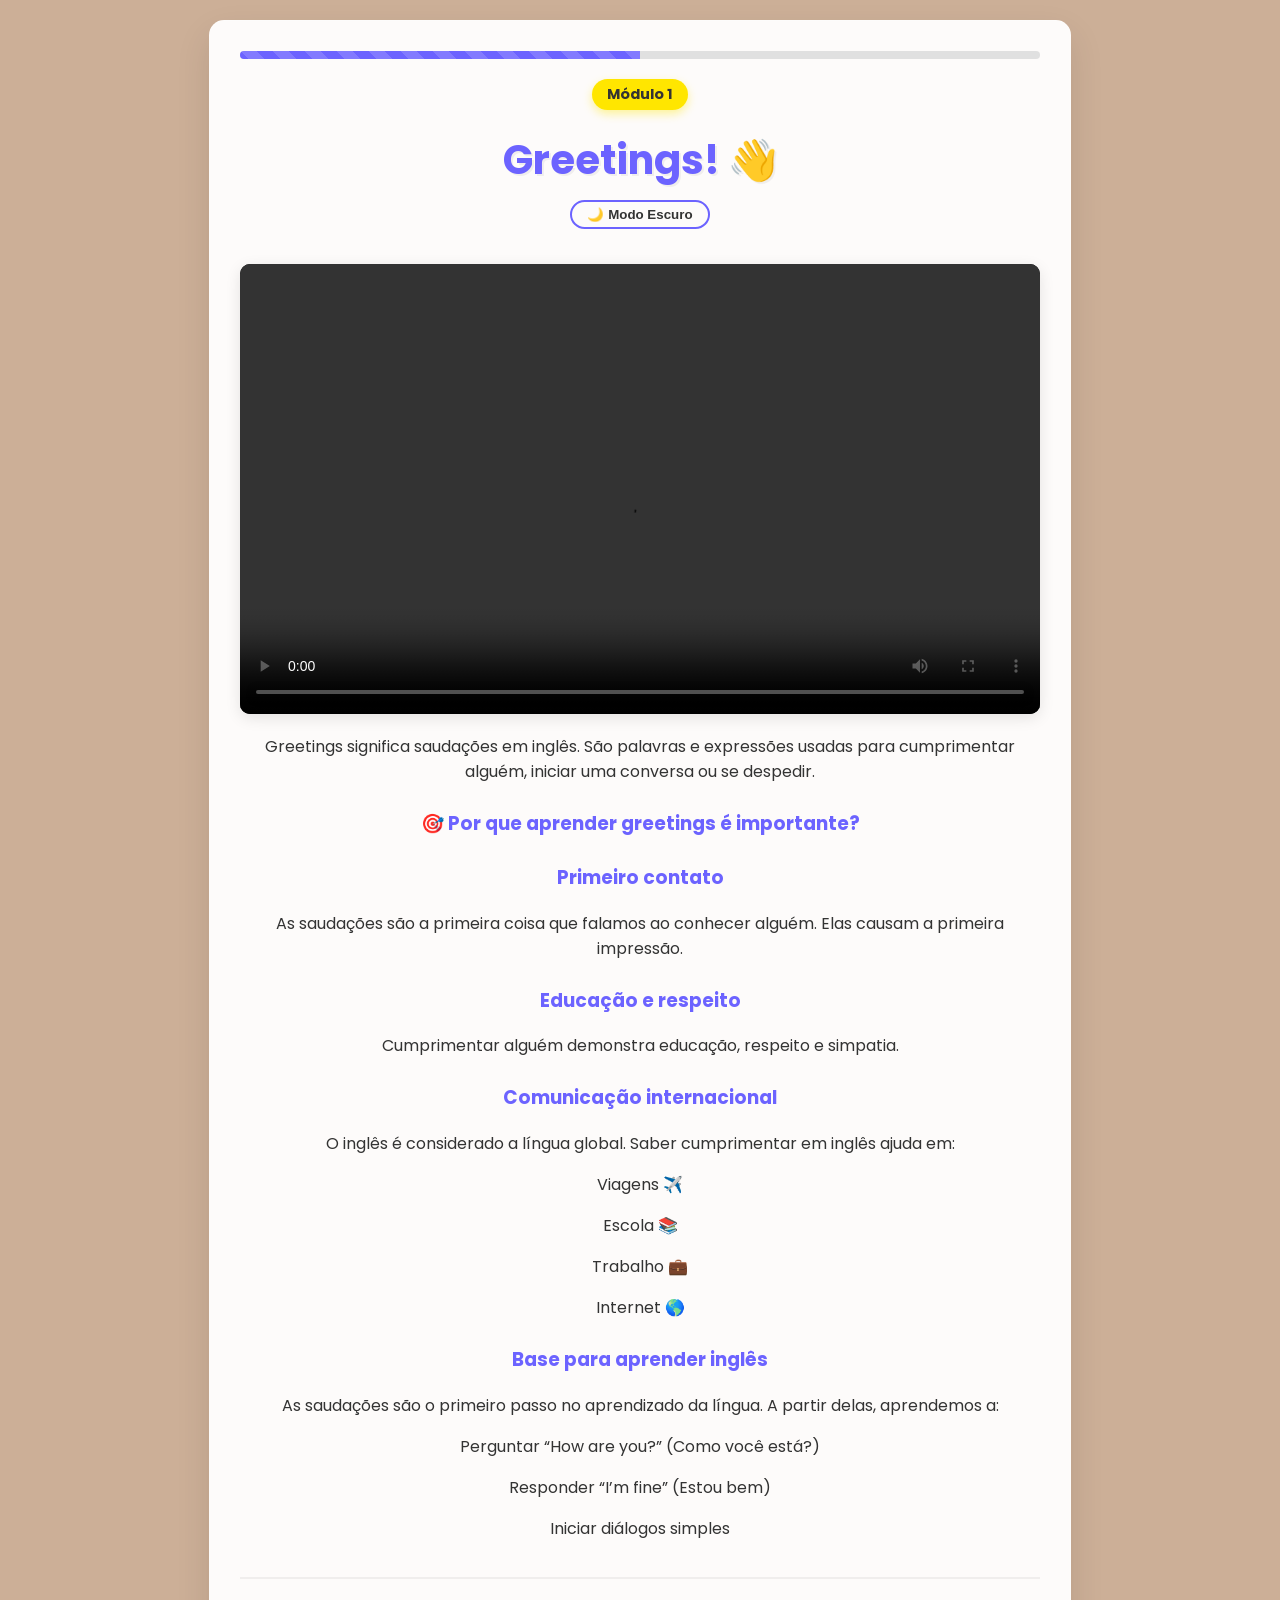
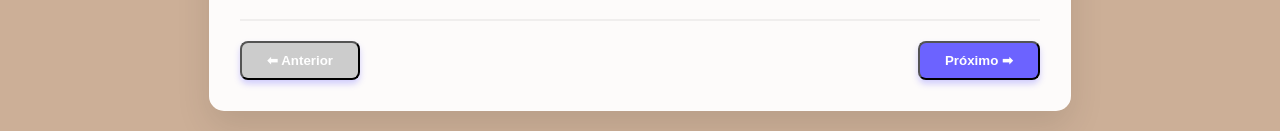
==== index.html @ f4ddb307 "Add files via upload" ====
<!DOCTYPE html>
<html lang="pt-BR">
<head>
    <meta charset="UTF-8">
    <meta name="viewport" content="width=device-width, initial-scale=1.0">
    <link rel="stylesheet" href="style.css">

    <title>Módulo 1: Greetings - Aprenda Inglês</title>
</head>
<body>

    <div class="container">
        <div class="progress-container">
            <div class="progress-bar" id="progress-bar"></div>
        </div>
        <header>
            <div class="module-tag">Módulo 1</div>

            <!-- Passo 1: Greetings -->
            <div id="step-1" class="step">
                <h1>Greetings! 👋</h1>
                <button id="theme-toggle">🌙 Modo Escuro</button>

                <!-- Área do Vídeo -->
                <div class="video-container">
                    <video controls>
                        <source src="Imagens de Greetins/Design sem nome.mp4" type="video/mp4">
                        Seu navegador não suporta a reprodução de vídeos.
                    </video>
                </div>

                <p>Greetings significa saudações em inglês. São palavras e expressões usadas para cumprimentar alguém, iniciar uma conversa ou se despedir.</p>
                <h3>🎯 Por que aprender greetings é importante? </h3>

                <h3>Primeiro contato</h3>
                <p>As saudações são a primeira coisa que falamos ao conhecer alguém. Elas causam a primeira impressão.</p>

                <h3>Educação e respeito </h3>   
                <p> Cumprimentar alguém demonstra educação, respeito e simpatia.</p>

                <h3>Comunicação internacional</h3>
                <p>O inglês é considerado a língua global. Saber cumprimentar em inglês ajuda em:</p>
                <p>Viagens ✈️</p>
                <p>Escola 📚</p>
                <p>Trabalho 💼</p>
                <p>Internet 🌎</p>

                <h3>Base para aprender inglês</h3>
                <p>As saudações são o primeiro passo no aprendizado da língua. A partir delas, aprendemos a:</p>
                <p>Perguntar “How are you?” (Como você está?)</p>
                <p>Responder “I’m fine” (Estou bem)</p>
                <p>Iniciar diálogos simples</p>
            </div>

            <!-- Passo 2: Introductions (Novo Conteúdo) -->
            <div id="step-2" class="step hidden">
                <h1>Introdução 🤝</h1>
                <p>Ouça e pratique a pronúncia das saudações mais comuns:</p>

                <button id="toggle-vocab" class="action-btn">📖 Abrir Vocabulário</button>

                <div id="vocab-content" class="audio-grid hidden">
                    <div class="audio-item"><img src="Imagens de Greetins/HI.jpg" class="vocab-icon"><span>Hi!</span> <button class="play-btn" data-audio="Imagens de Greetins/Greetins audio/Hi.mp3">🔊</button></div>
                    <div class="audio-item"><img src="Imagens de Greetins/" class="vocab-icon"><span>Hello!</span> <button class="play-btn" data-audio="Imagens de Greetins/Greetins audio/Hello.mp3">🔊</button></div>
                    
                    <div class="audio-item"><img src="Imagens de Greetins/DIA.jpg" class="vocab-icon"><span>Good Morning</span> <button class="play-btn" data-audio="Imagens de Greetins/Greetins audio/Good Morning.mp3">🔊</button></div>
                    <div class="audio-item"><img src="Imagens de Greetins/TARDE.jpg" class="vocab-icon"><span>Good Afternoon</span> <button class="play-btn" data-audio="Imagens de Greetins/Greetins audio/Good Afternoon.mp3">🔊</button></div>
                    
                    <div class="audio-item"><img src="Imagens de Greetins/NOITE.jpg" class="vocab-icon"><span>Good Evening</span> <button class="play-btn" data-audio="Imagens de Greetins/Greetins audio/Good Evening.mp3">🔊</button></div>
                    <div class="audio-item"><img src="Imagens de Greetins/EAÍ.png" class="vocab-icon"><span>Hey there!</span> <button class="play-btn" data-audio="Imagens de Greetins/Greetins audio/Hey there.mp3">🔊</button></div>
                    
                    <div class="audio-item"><img src="Imagens de Greetins/OQUE É.jpg" class="vocab-icon"><span>What's up?</span> <button class="play-btn" data-audio="Imagens de Greetins/Greetins audio/What's up.mp3">🔊</button></div>
                    <div class="audio-item"><img src="Imagens de Greetins/ChatGPT Image 19 de fev. de 2026, 00_31_22.png" class="vocab-icon"><span>How's it going?</span> <button class="play-btn" data-audio="Imagens de Greetins/Greetins audio/How's it going.mp3">🔊</button></div>
                    
                    <div class="audio-item"><img src="Imagens de Greetins/ChatGPT Image 19 de fev. de 2026, 00_33_58.png" class="vocab-icon"><span>How are you?</span> <button class="play-btn" data-audio="Imagens de Greetins/Greetins audio/How are you.mp3">🔊</button></div>
                    <div class="audio-item"><img src="Imagens de Greetins/ChatGPT Image 19 de fev. de 2026, 00_40_09.png" class="vocab-icon"><span>I'm fine.</span> <button class="play-btn" data-audio="Imagens de Greetins/Greetins audio/I'm fine.mp3">🔊</button></div>
                    <div class="audio-item"><img src="" class="vocab-icon"><span>I am great.</span> <button class="play-btn" data-audio="Imagens de Greetins/Greetins audio/I am great.mp3">🔊</button></div>
                    <div class="audio-item"><img src="" class="vocab-icon"><span>I'm good.</span> <button class="play-btn" data-audio="Imagens de Greetins/Greetins audio/I'm good.mp3">🔊</button></div>


                    <div class="audio-item"><img src="Imagens de Greetins/BOM CONHECER VC.jpg" class="vocab-icon"><span>Nice to meet you</span> <button class="play-btn" data-audio="Imagens de Greetins/Greetins audio/Nice to meet you.mp3">🔊</button></div>
                    <div class="audio-item"><img src="https://placehold.co/80" class="vocab-icon"><span>Pleased to meet you</span> <button class="play-btn" data-audio="Imagens de Greetins/Greetins audio/Pleased to meet you.mp3">🔊</button></div>
                    
                    <div class="audio-item"><img src="https://placehold.co/80" class="vocab-icon"><span>Long time no see</span> <button class="play-btn" data-audio="Imagens de Greetins/Greetins audio/Long time no see.mp3">🔊</button></div>
                    <div class="audio-item"><img src="https://placehold.co/80" class="vocab-icon"><span>Please</span> <button class="play-btn" data-audio="Imagens de Greetins/Greetins audio/Plase.mp3">🔊</button></div>
                    
                    <div class="audio-item"><img src="https://placehold.co/80" class="vocab-icon"><span>How do you do?</span> <button class="play-btn" data-audio="Imagens de Greetins/Greetins audio/How do you do.mp3">🔊</button></div>
                    <div class="audio-item"><img src="https://placehold.co/80" class="vocab-icon"><span>Goodbye</span> <button class="play-btn" data-audio="Imagens de Greetins/Greetins audio/Goodbye.mp3">🔊</button></div>
                    
                    <div class="audio-item"><img src="https://placehold.co/80" class="vocab-icon"><span>Bye</span> <button class="play-btn" data-audio="Imagens de Greetins/Greetins audio/Bye.mp3">🔊</button></div>
                    <div class="audio-item"><img src="https://placehold.co/80" class="vocab-icon"><span>See you later</span> <button class="play-btn" data-audio="Imagens de Greetins/Greetins audio/See you later.mp3">🔊</button></div>
                    
                    <div class="audio-item"><img src="https://placehold.co/80" class="vocab-icon"><span>Take care</span> <button class="play-btn" data-audio="Imagens de Greetins/Greetins audio/Take Care.mp3">🔊</button></div>
                    <div class="audio-item"><img src="https://placehold.co/80" class="vocab-icon"><span>Have a nice day</span> <button class="play-btn" data-audio="Imagens de Greetins/Greetins audio/Have a Nice day.mp3">🔊</button></div>
                </div>

                <button id="lets-talk-btn" class="action-btn">🗣️ Let's talk</button>
                <button id="lets-listen-intro-btn" class="action-btn" style="margin-top: 10px; background-color: #9C27B0;">📺 Video Quiz</button>
            </div>

            <!-- Passo 3: Let's Talk (Conversação) -->
            <div id="step-talk" class="step hidden">
                <h1>Let's Talk! 🗣️</h1>
                <p>Pratique com o diálogo entre Mark e Elena:</p>

                <div class="chat-container">
                    <!-- Mark -->
                    <div class="chat-row mark-row">
                        <img src="TALK/MARK.jpg" alt="Mark" class="avatar" style="width: 50px; height: 50px; object-fit: cover;">
                        <div class="chat-bubble mark">
                            <p><strong>Mark:</strong> Hi Elena!?</p>
                            <button class="play-mini-btn" data-audio="TALK/Hi Elena Greetings 1.mp3">🔊</button>
                        </div>
                    </div>

                    <!-- Elena -->
                    <div class="chat-row elena-row">
                        <div class="chat-bubble elena">
                            <p><strong>Elena:</strong> Hello Mark!</p>
                            <button class="play-mini-btn" data-audio="TALK/HELLO MARK Greetins 1.mp3">🔊</button>
                        </div>
                        <img src="TALK/ELENA.png" alt="Elena" class="avatar">
                    </div>

                    <!-- Mark -->
                    <div class="chat-row mark-row">
                        <img src="TALK/MARK.jpg" alt="Mark" class="avatar" style="width: 50px; height: 50px; object-fit: cover;">
                        <div class="chat-bubble mark">
                            <p><strong>Mark:</strong> Good Evening Elena.</p>
                            <button class="play-mini-btn" data-audio="TALK/good evening (mark).mp3">🔊</button>
                        </div>
                    </div>

                    <!-- Elena -->
                    <div class="chat-row elena-row">
                        <div class="chat-bubble elena">
                            <p><strong>Elena:</strong> Good Evening</p>
                            <button class="play-mini-btn" data-audio="TALK/Good EVening (elena).mp3">🔊</button>
                        </div>
                        <img src="TALK/ELENA.png" alt="Elena" class="avatar">
                    </div>
                     <!-- Mark -->
                     <div class="chat-row mark-row">
                        <img src="TALK/MARK.jpg" alt="Mark" class="avatar" style="width: 50px; height: 50px; object-fit: cover;">
                        <div class="chat-bubble mark">
                            <p><strong>Mark:</strong> How are you?</p>
                            <button class="play-mini-btn" data-audio="TALK/How are you.mp3">🔊</button>
                        </div>
                    </div>

                    <!-- Elena -->
                    <div class="chat-row elena-row">
                        <div class="chat-bubble elena">
                            <p><strong>Elena:</strong> I'm good. And you?</p>
                            <button class="play-mini-btn" data-audio="TALK/i'm good Greetins 2.mp3">🔊</button>
                        </div>
                        <img src="TALK/ELENA.png" alt="Elena" class="avatar">
                    </div>

                     <!-- Mark -->
                     <div class="chat-row mark-row">
                        <img src="TALK/MARK.jpg" alt="Mark" class="avatar" style="width: 50px; height: 50px; object-fit: cover;">
                        <div class="chat-bubble mark">
                            <p><strong>Mark:</strong> I'm fine. Thanks!</p>
                            <button class="play-mini-btn" data-audio="TALK/i'm fine. thanks ELENA GREETINS 2.mp3">🔊</button>
                        </div>
                    </div>

                    <!-- Mark -->
                     <div class="chat-row mark-row">
                        <img src="TALK/MARK.jpg" alt="Mark" class="avatar" style="width: 50px; height: 50px; object-fit: cover;">
                        <div class="chat-bubble mark">
                            <p><strong>Mark:</strong> It's a pleasure to see you again.</p>
                            <button class="play-mini-btn" data-audio="TALK/It's a pleasure to see you again (MARK).mp3">🔊</button>
                        </div>
                    </div>

                         <!-- Elena -->
                    <div class="chat-row elena-row">
                        <div class="chat-bubble elena">
                            <p><strong>Elena:</strong> It's nice to see you too!</p>
                            <button class="play-mini-btn" data-audio="TALK/IT´S NICE TOO SEE YOU TOO.mp3">🔊</button>
                        </div>
                        <img src="TALK/ELENA.png" alt="Elena" class="avatar">
                    </div>
                    <!-- Mark -->
                     <div class="chat-row mark-row">
                        <img src="TALK/MARK.jpg" alt="Mark" class="avatar" style="width: 50px; height: 50px; object-fit: cover;">
                        <div class="chat-bubble mark">
                            <p><strong>Mark:</strong> Where have you been?</p>
                            <button class="play-mini-btn" data-audio="TALK/So where have you been.mp3">🔊</button>
                        </div>
                    </div>

                          <!-- Elena -->
                    <div class="chat-row elena-row">
                        <div class="chat-bubble elena">
                            <p><strong>Elena:</strong> I was travelling abroad</p>
                            <button class="play-mini-btn" data-audio="TALK/I was travelling to abroad (ELENA).mp3">🔊</button>
                        </div>
                        <img src="TALK/ELENA.png" alt="Elena" class="avatar">
                    </div>

                     <!-- Mark -->
                     <div class="chat-row mark-row">
                        <img src="TALK/MARK.jpg" alt="Mark" class="avatar" style="width: 50px; height: 50px; object-fit: cover;">
                        <div class="chat-bubble mark">
                            <p><strong>Mark:</strong> It's amazing.</p>
                            <button class="play-mini-btn" data-audio="TALK/it's amazing to hear it.mp3">🔊</button>
                        </div>
                    </div>

                           <!-- Elena -->
                    <div class="chat-row elena-row">
                        <div class="chat-bubble elena">
                            <p><strong>Elena:</strong> I'm so sorry Mark, but i need to go now</p>
                            <button class="play-mini-btn" data-audio="TALK/i'm so sorry mark (ELENA).mp3">🔊</button>
                        </div>
                        <img src="TALK/ELENA.png" alt="Elena" class="avatar">
                    </div>

                     <!-- Mark -->
                     <div class="chat-row mark-row">
                        <img src="TALK/MARK.jpg" alt="Mark" class="avatar" style="width: 50px; height: 50px; object-fit: cover;">
                        <div class="chat-bubble mark">
                            <p><strong>Mark:</strong> It's okay</p>
                            <button class="play-mini-btn" data-audio="TALK/it's okay (MARK).mp3">🔊</button>
                        </div>
                    </div>

                    
                           <!-- Elena -->
                    <div class="chat-row elena-row">
                        <div class="chat-bubble elena">
                            <p><strong>Elena:</strong> I see you later</p>
                            <button class="play-mini-btn" data-audio="TALK/bye bye (ELENA).mp3">🔊</button>
                        </div>
                        <img src="TALK/ELENA.png" alt="Elena" class="avatar">
                    </div>
                    <!-- Mark -->
                     <div class="chat-row mark-row">
                        <img src="TALK/MARK.jpg" alt="Mark" class="avatar" style="width: 50px; height: 50px; object-fit: cover;">
                        <div class="chat-bubble mark">
                            <p><strong>Mark:</strong> Goodbye Elena</p>
                            <button class="play-mini-btn" data-audio="TALK/goodbye (mark).mp3">🔊</button>
                        </div>
                    </div>
                </div>

                <button id="lets-listen-btn" class="action-btn">📺 Video Quiz</button>
            </div>

            <!-- Passo 4: Listening and Choose (Vídeo Quiz) -->
            <div id="step-listening" class="step hidden">
                <h1>Listening & Choose 🎧</h1>
                <p>Assista ao vídeo e responda às perguntas abaixo:</p>

                <div class="video-container">
                    <!-- Controls removido para impedir avanço manual. pointer-events: none impede clique direito/pausa -->
                    <video id="video-quiz-player" style="pointer-events: none;" playsinline webkit-playsinline>
                        <source id="video-quiz-source" src="" type="video/mp4">
                        Seu navegador não suporta a reprodução de vídeos.
                    </video>
                    <!-- Botão de Play Personalizado (Overlay) -->
                    <div id="video-start-overlay" class="video-overlay">
                        <button class="big-play-btn">▶</button>
                    </div>
                </div>

                <div class="quiz-card">
                    <div style="display: flex; justify-content: space-between; align-items: center; margin-bottom: 10px;">
                        <div id="video-quiz-score" class="quiz-score" style="margin-bottom: 0;">Acertos: 0/0</div>
                        <button id="skip-to-part2-btn" style="background: none; border: none; color: #6C63FF; cursor: pointer; text-decoration: underline; font-size: 0.85em; padding: 0;">Pular para Interpretação ⏩</button>
                    </div>
                    <h3 id="video-quiz-question">Carregando pergunta...</h3>
                    <div id="video-quiz-options" class="quiz-options-grid">
                        <!-- Opções serão inseridas via JavaScript -->
                    </div>
                    <p id="video-quiz-feedback" class="quiz-feedback"></p>
                    <button id="video-quiz-next-btn" class="action-btn hidden" style="margin-top: 15px;">Próxima Pergunta ➡</button>
                </div>
            </div>

        </header>
        <div class="navigation">
            <button id="prev-btn" class="nav-btn disabled">⬅ Anterior</button>
            <button id="next-btn" class="nav-btn">Próximo ➡</button>
        </div>
    </div>

    <script src="script.js"></script>

</body>
</html>
---- style.css ----
@import url('https://fonts.googleapis.com/css2?family=Poppins:wght@300;400;600;700&display=swap');

:root {
    --primary-color: #6C63FF; /* Cor moderna e jovem */
    --secondary-color: #FF6584;
    --bg-gradient-1: #e0c3fc;
    --bg-gradient-2: #8ec5fc;
    --text-color: #333;
    --card-bg: rgba(255, 255, 255, 0.95);
    --shadow-color: rgba(0, 0, 0, 0.1);
}

body {
    font-family: 'Poppins', sans-serif;
    background: #ccaf97; /* Fundo bege para o modo claro */
    color: var(--text-color);
    margin: 0;
    padding: 20px;
    display: flex;
    justify-content: center;
    min-height: 100vh;
    align-items: center;
}

@keyframes gradientBG {
    0% { background-position: 0% 50%; }
    50% { background-position: 100% 50%; }
    100% { background-position: 0% 50%; }
}

/* Animação de Entrada Suave (Fade In Up) */
@keyframes fadeInUp {
    from {
        opacity: 0;
        transform: translateY(20px);
    }
    to {
        opacity: 1;
        transform: translateY(0);
    }
}

/* Animação de "Pop" para os cards */
@keyframes popIn {
    0% { opacity: 0; transform: scale(0.5); }
    80% { transform: scale(1.05); }
    100% { opacity: 1; transform: scale(1); }
}

.container {
    max-width: 800px;
    width: 100%;
    background: var(--card-bg);
    backdrop-filter: blur(10px);
    -webkit-backdrop-filter: blur(10px);
    border-radius: 15px;
    padding: 30px;
    box-shadow: 0 15px 35px var(--shadow-color);
    border: 1px solid rgba(255, 255, 255, 0.2);
    transition: background 0.3s, color 0.3s;
}

header {
    text-align: center;
    border-bottom: 2px solid rgba(0,0,0,0.05);
    padding-bottom: 20px;
    margin-bottom: 20px;
}

h1 {
    color: var(--primary-color);
    margin: 10px 0;
    font-size: 2.5em;
    text-shadow: 2px 2px 0px rgba(0,0,0,0.05);
}

h3 {
    color: var(--primary-color);
    margin-top: 25px;
}

.module-tag {
    background-color: #FFE600;
    color: #333;
    padding: 5px 15px;
    border-radius: 20px;
    font-weight: 700;
    font-size: 0.9em;
    display: inline-block;
    margin-bottom: 10px;
    box-shadow: 0 4px 10px rgba(255, 230, 0, 0.4);
}

.content-section {
    margin-bottom: 30px;
    animation: fadeInUp 0.6s ease-out;
}

.greeting-card {
    display: flex;
    align-items: center;
    background: var(--bg-color);
    padding: 15px;
    border-radius: 10px;
    margin-bottom: 15px;
}

.greeting-card img {
    width: 60px;
    height: 60px;
    border-radius: 50%;
    margin-right: 15px;
    background-color: #ddd; /* Placeholder para imagem */
    object-fit: cover;
}

/* Navegação */
.navigation {
    display: flex;
    justify-content: space-between;
    margin-top: 40px;
    border-top: 2px solid rgba(0,0,0,0.05);
    padding-top: 20px;
}

.nav-btn {
    padding: 10px 25px;
    background-color: var(--primary-color);
    color: white;
    text-decoration: none;
    border-radius: 8px;
    font-weight: bold;
    transition: opacity 0.3s;
    transition: all 0.3s ease;
    box-shadow: 0 4px 6px rgba(108, 99, 255, 0.3);
}

.nav-btn:active {
    transform: scale(0.95); /* Efeito de clique */
}

.nav-btn:hover {
    transform: translateY(-3px);
    box-shadow: 0 7px 14px rgba(108, 99, 255, 0.4);
    filter: brightness(1.1);
}

.nav-btn.disabled {
    background-color: #ccc;
    cursor: not-allowed;
    pointer-events: none;
}

/* Classes necessárias para o JavaScript funcionar */
.hidden {
    display: none !important;
}

body.white-bg:not(.dark-mode) {
    background: #f5f5dc; /* Fundo bege */
}

body.dark-mode {
    --text-color: #F9FAFB;
    --card-bg: rgba(31, 41, 55, 0.95);
    --shadow-color: rgba(0, 0, 0, 0.5);
    background: linear-gradient(-45deg, #1a1a2e, #16213e, #0f3460, #533483);
    background-size: 400% 400%;
    animation: gradientBG 15s ease infinite;
}

/* Estilo do botão de tema */
#theme-toggle {
    background: transparent;
    border: 2px solid var(--primary-color);
    color: var(--text-color);
    padding: 5px 15px;
    border-radius: 20px;
    cursor: pointer;
    font-weight: 600;
    margin-bottom: 15px;
    transition: all 0.3s ease;
}

#theme-toggle:hover {
    background: var(--primary-color);
    color: white;
}

/* Estilo do Vídeo */
.video-container {
    width: 100%;
    aspect-ratio: 16 / 9;
    margin: 20px 0;
    border-radius: 10px;
    overflow: hidden;
    box-shadow: 0 4px 15px rgba(0,0,0,0.1);
    background-color: #000; /* Fundo preto enquanto carrega */
    position: relative; /* Necessário para o botão de play ficar em cima */
}

.video-container iframe, .video-container video {
    width: 100%;
    height: 100%;
    border: none;
}

/* Overlay do Botão de Play */
.video-overlay {
    position: absolute;
    top: 0;
    left: 0;
    width: 100%;
    height: 100%;
    background: rgba(0, 0, 0, 0.4); /* Fundo escuro transparente */
    display: flex;
    justify-content: center;
    align-items: center;
    cursor: pointer;
    z-index: 10;
    transition: opacity 0.3s ease;
}

.big-play-btn {
    background: rgba(255, 255, 255, 0.9);
    border: none;
    width: 80px;
    height: 80px;
    border-radius: 50%;
    font-size: 40px;
    color: var(--primary-color);
    padding-left: 8px; /* Ajuste óptico para centralizar o triângulo */
    cursor: pointer;
    box-shadow: 0 0 20px rgba(255, 255, 255, 0.5);
    transition: transform 0.2s;
}

.big-play-btn:hover {
    transform: scale(1.1);
    background: #fff;
}

/* --- NOVOS ESTILOS (Vocabulário e Progresso) --- */

/* Barra de Progresso */
.progress-container {
    width: 100%;
    background-color: #e0e0e0;
    height: 8px;
    border-radius: 4px;
    margin-bottom: 20px;
    overflow: hidden;
}

.progress-bar {
    height: 100%;
    background-color: var(--primary-color);
    background-image: linear-gradient(
        45deg, 
        rgba(255, 255, 255, 0.15) 25%, 
        transparent 25%, 
        transparent 50%, 
        rgba(255, 255, 255, 0.15) 50%, 
        rgba(255, 255, 255, 0.15) 75%, 
        transparent 75%, 
        transparent
    );
    background-size: 2rem 2rem;
    width: 50%; /* Começa na metade */
    transition: width 0.3s ease;
    animation: shimmer 1s linear infinite;
}

@keyframes shimmer {
    0% { background-position: 0 0; }
    100% { background-position: 2rem 2rem; }
}

/* Botão de Abrir Vocabulário */
.action-btn {
    background-color: var(--primary-color);
    color: white;
    border: none;
    padding: 10px 20px;
    border-radius: 8px;
    cursor: pointer;
    font-weight: bold;
    width: 100%;
    margin-bottom: 15px;
    transition: transform 0.2s;
}

.action-btn:hover {
    transform: scale(1.02);
    background-color: #5a52d5;
}

.action-btn:active {
    transform: scale(0.98);
}

/* Grid de Áudio */
.audio-grid {
    display: grid;
    grid-template-columns: repeat(auto-fill, minmax(150px, 1fr));
    gap: 20px;
    margin-top: 20px;
}

.audio-item {
    background-color: #fff;
    border: 2px solid transparent;
    padding: 20px;
    border-radius: 15px;
    display: flex;
    flex-direction: column;
    justify-content: center;
    align-items: center;
    text-align: center;
    gap: 12px;
    font-weight: 600;
    color: #444;
    box-shadow: 0 4px 10px rgba(0,0,0,0.05);
    transition: all 0.3s ease;
    position: relative;
    overflow: hidden;
    animation: popIn 0.5s cubic-bezier(0.175, 0.885, 0.32, 1.275) backwards;
}

/* Item selecionado (Borda Verde) */
.audio-item.selected-card {
    border-color: #2ecc71;
    box-shadow: 0 0 15px rgba(46, 204, 113, 0.4);
}

.audio-item:hover {
    transform: translateY(-5px);
    box-shadow: 0 10px 20px rgba(108, 99, 255, 0.15);
}

.play-btn {
    background: var(--primary-color);
    color: white;
    width: 40px;
    height: 40px;
    border-radius: 50%;
    display: flex;
    align-items: center;
    justify-content: center;
    border: none;
    cursor: pointer;
    font-size: 1em;
    box-shadow: 0 4px 6px rgba(108, 99, 255, 0.3);
    transition: transform 0.2s;
}

.play-btn:hover {
    transform: scale(1.1);
    background-color: #5a52d5;
}

.play-btn:active {
    transform: scale(0.9);
}

.vocab-icon {
    width: 90px;
    height: 90px;
    object-fit: cover;
    border-radius: 50%; /* Imagem redonda fica mais moderna */
    background-color: #f0f0f0;
    border: 3px solid white;
    box-shadow: 0 4px 8px rgba(0,0,0,0.1);
}

/* Ajuste Dark Mode para os novos itens */
body.dark-mode .audio-item {
    background-color: #2d3748;
    color: #e2e8f0;
    box-shadow: 0 4px 10px rgba(0,0,0,0.3);
}

body.dark-mode .audio-item:hover {
    background-color: #374151;
    box-shadow: 0 10px 20px rgba(0,0,0,0.4);
}

body.dark-mode .vocab-icon {
    border-color: #4a5568;
    background-color: #1a202c;
}

/* Remove o fundo do container quando estiver no Passo 2 */
.container.transparent {
    background: transparent;
    box-shadow: none;
    border: none;
    backdrop-filter: none;
}

/* Botão Let's Talk */
#lets-talk-btn {
    background-color: var(--secondary-color);
    margin-top: 30px;
    transition: transform 0.2s, box-shadow 0.2s;
    animation: pulse 2s infinite;
}

#lets-talk-btn:hover {
    box-shadow: 0 5px 15px rgba(255, 101, 132, 0.4);
    animation: none; /* Para a animação ao passar o mouse */
    transform: scale(1.05);
}

@keyframes pulse {
    0% { transform: scale(1); }
    50% { transform: scale(1.03); box-shadow: 0 0 15px rgba(255, 101, 132, 0.6); }
    100% { transform: scale(1); }
}

/* --- Estilos do Chat (Let's Talk) --- */
.chat-container {
    display: flex;
    flex-direction: column;
    gap: 20px;
    margin-top: 20px;
    padding: 10px;
}

.chat-row {
    display: flex;
    align-items: flex-end;
    gap: 10px;
}

.mark-row {
    justify-content: flex-start;
}

.elena-row {
    justify-content: flex-end;
}

.avatar {
    width: 50px;
    height: 50px;
    border-radius: 50%;
    border: 2px solid white;
    box-shadow: 0 2px 5px rgba(0,0,0,0.1);
    object-fit: cover;
}

.chat-bubble {
    max-width: 75%;
    padding: 15px;
    border-radius: 15px;
    position: relative;
    box-shadow: 0 2px 5px rgba(0,0,0,0.05);
    display: flex;
    align-items: center;
    gap: 10px;
    animation: popIn 0.5s ease backwards;
    cursor: pointer;
    transition: transform 0.2s;
}

.chat-bubble p {
    margin: 0;
    font-size: 0.95em;
    text-align: left;
    line-height: 1.4;
}

.chat-bubble:hover {
    transform: scale(1.02);
}

.mark {
    background-color: #1E3A8A; /* Azul escuro */
    color: #fff;
    border-bottom-left-radius: 0.5px;
}

.mark-row .avatar {
    border-color: #1E3A8A;
}

.elena {
    background-color: #CA8A04; /* Amarelo escuro */
    color: #fff;
    border-bottom-right-radius: 2px;
}

.play-mini-btn {
    background: white;
    border: none;
    border-radius: 50%;
    width: 32px;
    height: 32px;
    display: flex;
    align-items: center;
    justify-content: center;
    cursor: pointer;
    font-size: 0.9em;
    flex-shrink: 0;
    transition: transform 0.2s;
    color: var(--primary-color);
    box-shadow: 0 2px 4px rgba(0,0,0,0.1);
}

.play-mini-btn:hover {
    transform: scale(1.1);
}

/* Botão de Voltar (Seta) */
.back-arrow {
    background: transparent;
    border: none;
    color: var(--primary-color);
    font-size: 1rem;
    font-weight: 600;
    cursor: pointer;
    display: flex;
    align-items: center;
    gap: 8px;
    margin-bottom: 10px;
    padding: 0;
    transition: transform 0.2s;
}

.back-arrow:hover {
    transform: translateX(-5px);
}

/* Barra de Progresso do Áudio */
.audio-progress-bar {
    position: absolute;
    bottom: 0;
    left: 0;
    height: 5px;
    background-color: var(--secondary-color);
    width: 0%;
    transition: width 0.1s linear;
    border-radius: 0 0 15px 15px; /* Arredonda apenas em baixo para combinar com o card */
}

/* Efeito Karaokê (Destaque de Texto) */
.text-highlight {
    color: var(--primary-color) !important;
    transition: color 0.3s ease;
    text-shadow: 0 0 1px currentColor; /* Leve negrito visual */
}

/* Ajuste para os balões de fala (fundo escuro) para garantir contraste */
.chat-bubble .text-highlight {
    color: #FFD700 !important; /* Amarelo Ouro */
    text-shadow: 0 0 5px rgba(255, 215, 0, 0.5);
}

/* --- Estilos do Let's Read --- */
.reading-card {
    background: #fff;
    padding: 30px;
    border-radius: 15px;
    box-shadow: 0 4px 15px rgba(0,0,0,0.05);
    line-height: 1.8;
    text-align: left;
    margin-top: 20px;
    position: relative;
    border-left: 5px solid var(--primary-color);
}

.reading-card h3 {
    margin-top: 0;
    color: var(--primary-color);
}

.reading-controls {
    margin-top: 20px;
    display: flex;
    justify-content: flex-end;
}

/* --- Listening and Choose Section --- */
.listening-section {
    margin-top: 40px;
    border-top: 2px dashed rgba(0,0,0,0.1);
    padding-top: 20px;
    text-align: center;
}

.quiz-card {
    background: #fff;
    padding: 25px;
    border-radius: 15px;
    box-shadow: 0 4px 15px rgba(0,0,0,0.05);
    max-width: 500px;
    margin: 20px auto;
    display: flex;
    flex-direction: column;
    gap: 20px;
    position: relative;
}

.quiz-audio-container {
    display: flex;
    justify-content: center;
    margin-bottom: 10px;
}

.large-play {
    width: 70px;
    height: 70px;
    font-size: 1.5em;
}

.quiz-options {
    display: grid;
    grid-template-columns: 1fr;
    gap: 10px;
}

.quiz-option {
    padding: 15px;
    border: 2px solid #e0e0e0;
    background: white;
    border-radius: 10px;
    cursor: pointer;
    font-size: 1em;
    font-weight: 600;
    color: var(--text-color);
    transition: all 0.2s;
}

.quiz-option:hover:not(:disabled) {
    border-color: var(--primary-color);
    background: #f8f9fa;
    transform: translateY(-2px);
}

.quiz-option.correct {
    background-color: #d1fae5;
    border-color: #10b981;
    color: #065f46;
}

.quiz-option.incorrect {
    background-color: #fee2e2;
    border-color: #ef4444;
    color: #991b1b;
}

.quiz-feedback {
    font-weight: bold;
    min-height: 24px;
    margin: 0;
}

/* Dark Mode para o Quiz */
body.dark-mode .quiz-card {
    background-color: #2d3748;
}

body.dark-mode .quiz-option {
    background-color: #1a202c;
    border-color: #4a5568;
    color: #e2e8f0;
}

body.dark-mode .quiz-option:hover:not(:disabled) {
    background-color: #2d3748;
}

/* Grid para 4 opções de resposta */
.quiz-options-grid {
    display: grid;
    grid-template-columns: 1fr 1fr;
    gap: 15px;
}

.quiz-score {
    text-align: right;
    font-weight: bold;
    color: var(--primary-color);
    margin-bottom: 10px;
    font-size: 1.1em;
}

/* --- Responsividade para Dispositivos Móveis (Celular/Tablet) --- */
@media (max-width: 768px) {
    body {
        padding: 10px;
    }

    .container {
        padding: 15px;
    }

    h1 {
        font-size: 1.8em;
    }

    /* Transforma as opções do quiz em uma coluna única para melhor toque */
    .quiz-options-grid {
        grid-template-columns: 1fr;
    }

    /* Ajusta o grid de áudio para não quebrar o layout */
    .audio-grid {
        grid-template-columns: repeat(auto-fill, minmax(120px, 1fr));
        gap: 10px;
    }

    /* Botões maiores para facilitar o toque */
    .nav-btn {
        padding: 12px 20px;
        font-size: 0.95em;
    }
}
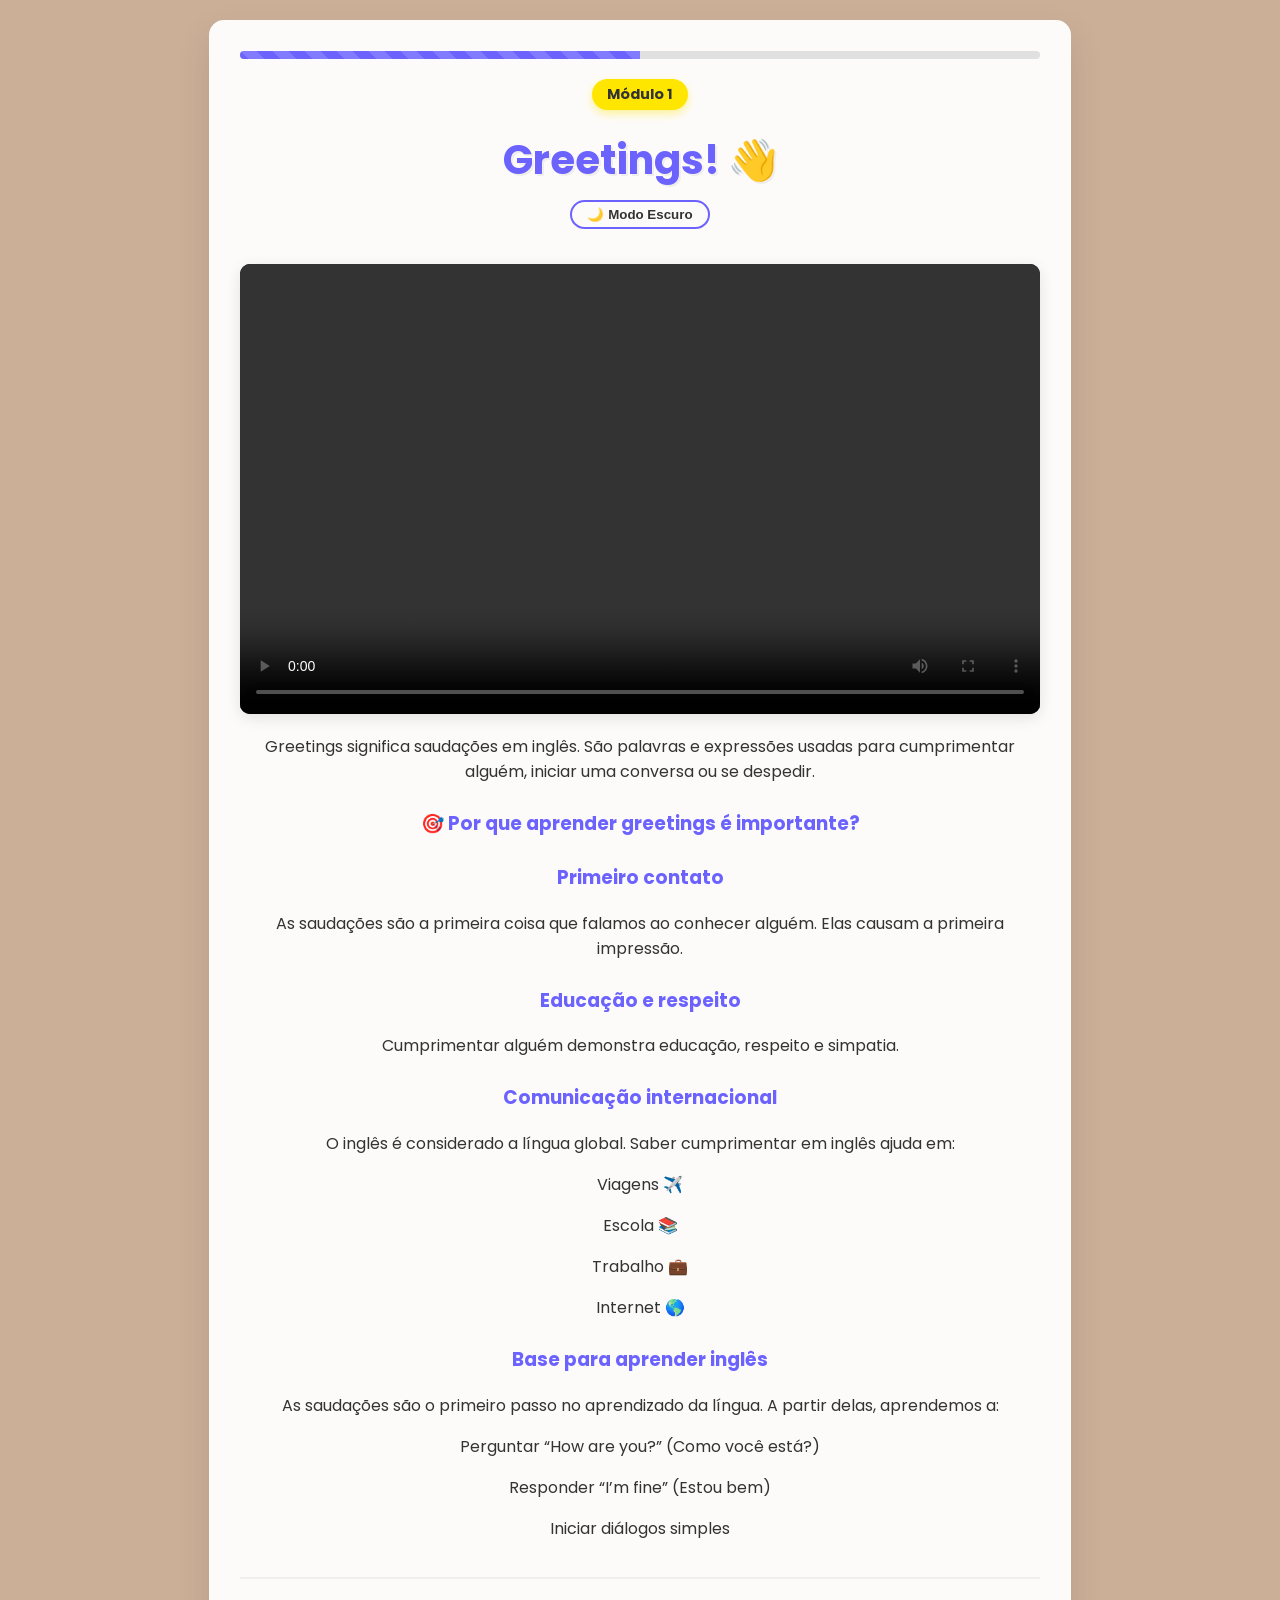
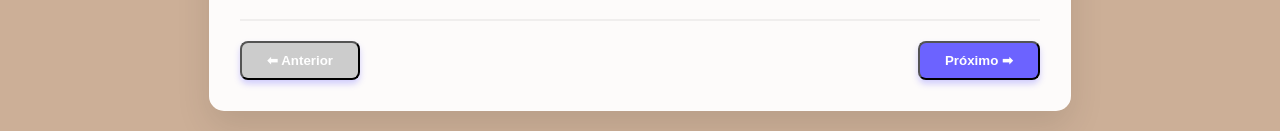
==== commit 0735f446: "Listening" ====
--- a/index.html
+++ b/index.html
@@ -92,16 +92,28 @@
                     
                     <div class="audio-item"><img src="https://placehold.co/80" class="vocab-icon"><span>Take care</span> <button class="play-btn" data-audio="Imagens de Greetins/Greetins audio/Take Care.mp3">🔊</button></div>
                     <div class="audio-item"><img src="https://placehold.co/80" class="vocab-icon"><span>Have a nice day</span> <button class="play-btn" data-audio="Imagens de Greetins/Greetins audio/Have a Nice day.mp3">🔊</button></div>
-                </div>
-
-                <button id="lets-talk-btn" class="action-btn">🗣️ Let's talk</button>
-                <button id="lets-listen-intro-btn" class="action-btn" style="margin-top: 10px; background-color: #9C27B0;">📺 Video Quiz</button>
+                    
+                    <!-- Botão Continuar dentro do Vocabulário -->
+                    <div style="width: 100%; grid-column: 1 / -1; text-align: center; margin-top: 20px;">
+                        <button id="vocab-continue-btn" class="action-btn">Continuar ➡</button>
+                    </div>
+                </div>
             </div>
 
             <!-- Passo 3: Let's Talk (Conversação) -->
             <div id="step-talk" class="step hidden">
-                <h1>Let's Talk! 🗣️</h1>
-                <p>Pratique com o diálogo entre Mark e Elena:</p>
+                <h1>Let's TALK 🗣️</h1>
+                <p>Pratique com o diálogo entre:</p>
+                <p>Mark e Elena</p>
+                
+                <!-- Card para ouvir a conversa completa -->
+                <div class="full-audio-card">
+                    <button class="play-btn" data-audio="TALK/Áudio completo.mp3">🔊</button>
+                    <div>
+                        <h3>Ouvir conversa completa</h3>
+                        <p>Escute a narração de todo o diálogo.</p>
+                    </div>
+                </div>
 
                 <div class="chat-container">
                     <!-- Mark -->
@@ -247,7 +259,7 @@
                     </div>
                 </div>
 
-                <button id="lets-listen-btn" class="action-btn">📺 Video Quiz</button>
+                <button id="lets-listen-btn" class="action-btn">Continuar ➡</button>
             </div>
 
             <!-- Passo 4: Listening and Choose (Vídeo Quiz) -->
@@ -271,6 +283,7 @@
                     <div style="display: flex; justify-content: space-between; align-items: center; margin-bottom: 10px;">
                         <div id="video-quiz-score" class="quiz-score" style="margin-bottom: 0;">Acertos: 0/0</div>
                         <button id="skip-to-part2-btn" style="background: none; border: none; color: #6C63FF; cursor: pointer; text-decoration: underline; font-size: 0.85em; padding: 0;">Pular para Interpretação ⏩</button>
+                        <button id="skip-interpretation-btn" style="background: none; border: none; color: #6C63FF; cursor: pointer; text-decoration: underline; font-size: 0.85em; padding: 0; display: none;">Pular Interpretação ⏩</button>
                     </div>
                     <h3 id="video-quiz-question">Carregando pergunta...</h3>
                     <div id="video-quiz-options" class="quiz-options-grid">
@@ -279,6 +292,15 @@
                     <p id="video-quiz-feedback" class="quiz-feedback"></p>
                     <button id="video-quiz-next-btn" class="action-btn hidden" style="margin-top: 15px;">Próxima Pergunta ➡</button>
                 </div>
+            </div>
+
+            <!-- Passo 5: Próxima Lição (Página Solo) -->
+            <div id="step-next-lesson" class="step hidden">
+                <h1>Próxima Lição 🚀</h1>
+                <p>Parabéns! Você concluiu o Módulo 1 com sucesso.</p>
+                <p>No próximo módulo, aprenderemos sobre:</p>
+                <h3>"Personal Information"</h3>
+                <button class="action-btn" style="margin-top: 20px;">Iniciar Módulo 2</button>
             </div>
 
         </header>
--- a/style.css
+++ b/style.css
@@ -557,6 +557,41 @@
     text-shadow: 0 0 5px rgba(255, 215, 0, 0.5);
 }
 
+/* --- Card de Áudio Completo (Let's Talk) --- */
+.full-audio-card {
+    background: #fff;
+    padding: 15px 20px;
+    border-radius: 15px;
+    margin: 20px 0;
+    display: flex;
+    align-items: center;
+    gap: 20px;
+    box-shadow: 0 4px 15px rgba(0,0,0,0.05);
+    border-left: 5px solid var(--primary-color);
+    position: relative;
+    overflow: hidden;
+}
+
+.full-audio-card h3 {
+    margin: 0 0 5px 0;
+    font-size: 1.1em;
+}
+
+.full-audio-card p {
+    margin: 0;
+    font-size: 0.9em;
+    color: #666;
+}
+
+body.dark-mode .full-audio-card {
+    background-color: #2d3748;
+    color: #e2e8f0;
+}
+
+body.dark-mode .full-audio-card p {
+    color: #cbd5e0;
+}
+
 /* --- Estilos do Let's Read --- */
 .reading-card {
     background: #fff;
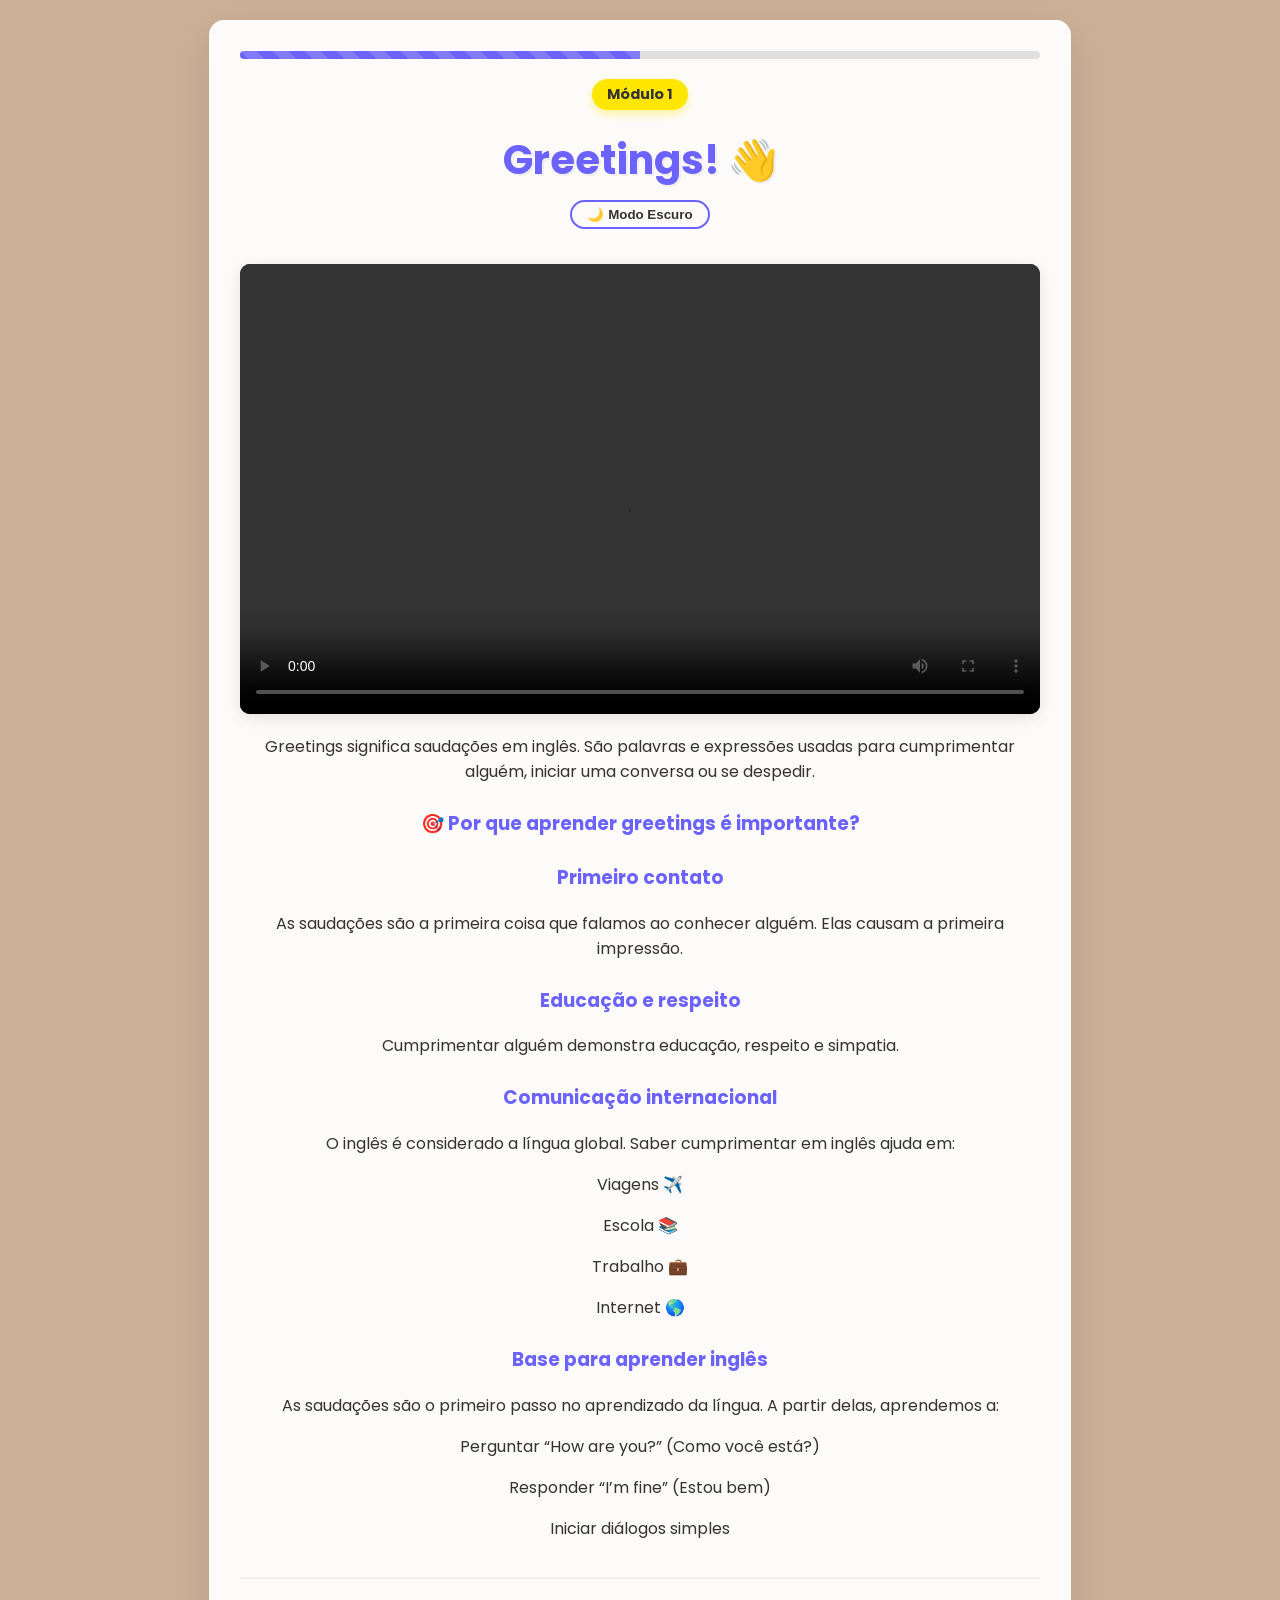
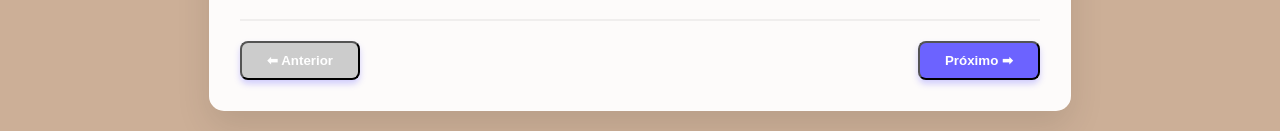
==== commit ea4b36e1: "Add files via upload" ====
--- a/index.html
+++ b/index.html
@@ -96,6 +96,44 @@
                     <!-- Botão Continuar dentro do Vocabulário -->
                     <div style="width: 100%; grid-column: 1 / -1; text-align: center; margin-top: 20px;">
                         <button id="vocab-continue-btn" class="action-btn">Continuar ➡</button>
+                    </div>
+                </div>
+
+                <div id="vocab-pt-content" class="audio-grid hidden">
+                    <div class="audio-item"><img src="Imagens de Greetins/HI.jpg" class="vocab-icon"><span>Oi!</span> <button class="play-btn" data-audio="Imagens de Greetins/Greetins audio/Hi.mp3">🔊</button></div>
+                    <div class="audio-item"><img src="Imagens de Greetins/" class="vocab-icon"><span>Olá!</span> <button class="play-btn" data-audio="Imagens de Greetins/Greetins audio/Hello.mp3">🔊</button></div>
+                    
+                    <div class="audio-item"><img src="Imagens de Greetins/DIA.jpg" class="vocab-icon"><span>Bom dia</span> <button class="play-btn" data-audio="Imagens de Greetins/Greetins audio/Good Morning.mp3">🔊</button></div>
+                    <div class="audio-item"><img src="Imagens de Greetins/TARDE.jpg" class="vocab-icon"><span>Boa tarde</span> <button class="play-btn" data-audio="Imagens de Greetins/Greetins audio/Good Afternoon.mp3">🔊</button></div>
+                    
+                    <div class="audio-item"><img src="Imagens de Greetins/NOITE.jpg" class="vocab-icon"><span>Boa noite</span> <button class="play-btn" data-audio="Imagens de Greetins/Greetins audio/Good Evening.mp3">🔊</button></div>
+                    <div class="audio-item"><img src="Imagens de Greetins/EAÍ.png" class="vocab-icon"><span>E aí!</span> <button class="play-btn" data-audio="Imagens de Greetins/Greetins audio/Hey there.mp3">🔊</button></div>
+                    
+                    <div class="audio-item"><img src="Imagens de Greetins/OQUE É.jpg" class="vocab-icon"><span>E aí? / O que manda?</span> <button class="play-btn" data-audio="Imagens de Greetins/Greetins audio/What's up.mp3">🔊</button></div>
+                    <div class="audio-item"><img src="Imagens de Greetins/ChatGPT Image 19 de fev. de 2026, 00_31_22.png" class="vocab-icon"><span>Como vão as coisas?</span> <button class="play-btn" data-audio="Imagens de Greetins/Greetins audio/How's it going.mp3">🔊</button></div>
+                    
+                    <div class="audio-item"><img src="Imagens de Greetins/ChatGPT Image 19 de fev. de 2026, 00_33_58.png" class="vocab-icon"><span>Como você está?</span> <button class="play-btn" data-audio="Imagens de Greetins/Greetins audio/How are you.mp3">🔊</button></div>
+                    <div class="audio-item"><img src="Imagens de Greetins/ChatGPT Image 19 de fev. de 2026, 00_40_09.png" class="vocab-icon"><span>Estou bem.</span> <button class="play-btn" data-audio="Imagens de Greetins/Greetins audio/I'm fine.mp3">🔊</button></div>
+                    <div class="audio-item"><img src="" class="vocab-icon"><span>Estou ótimo.</span> <button class="play-btn" data-audio="Imagens de Greetins/Greetins audio/I am great.mp3">🔊</button></div>
+                    <div class="audio-item"><img src="" class="vocab-icon"><span>Estou bem.</span> <button class="play-btn" data-audio="Imagens de Greetins/Greetins audio/I'm good.mp3">🔊</button></div>
+
+                    <div class="audio-item"><img src="Imagens de Greetins/BOM CONHECER VC.jpg" class="vocab-icon"><span>Prazer em te conhecer</span> <button class="play-btn" data-audio="Imagens de Greetins/Greetins audio/Nice to meet you.mp3">🔊</button></div>
+                    <div class="audio-item"><img src="https://placehold.co/80" class="vocab-icon"><span>Prazer em te conhecer</span> <button class="play-btn" data-audio="Imagens de Greetins/Greetins audio/Pleased to meet you.mp3">🔊</button></div>
+                    
+                    <div class="audio-item"><img src="https://placehold.co/80" class="vocab-icon"><span>Quanto tempo!</span> <button class="play-btn" data-audio="Imagens de Greetins/Greetins audio/Long time no see.mp3">🔊</button></div>
+                    <div class="audio-item"><img src="https://placehold.co/80" class="vocab-icon"><span>Por favor</span> <button class="play-btn" data-audio="Imagens de Greetins/Greetins audio/Plase.mp3">🔊</button></div>
+                    
+                    <div class="audio-item"><img src="https://placehold.co/80" class="vocab-icon"><span>Como vai?</span> <button class="play-btn" data-audio="Imagens de Greetins/Greetins audio/How do you do.mp3">🔊</button></div>
+                    <div class="audio-item"><img src="https://placehold.co/80" class="vocab-icon"><span>Adeus</span> <button class="play-btn" data-audio="Imagens de Greetins/Greetins audio/Goodbye.mp3">🔊</button></div>
+                    
+                    <div class="audio-item"><img src="https://placehold.co/80" class="vocab-icon"><span>Tchau</span> <button class="play-btn" data-audio="Imagens de Greetins/Greetins audio/Bye.mp3">🔊</button></div>
+                    <div class="audio-item"><img src="https://placehold.co/80" class="vocab-icon"><span>Até logo</span> <button class="play-btn" data-audio="Imagens de Greetins/Greetins audio/See you later.mp3">🔊</button></div>
+                    
+                    <div class="audio-item"><img src="https://placehold.co/80" class="vocab-icon"><span>Se cuida</span> <button class="play-btn" data-audio="Imagens de Greetins/Greetins audio/Take Care.mp3">🔊</button></div>
+                    <div class="audio-item"><img src="https://placehold.co/80" class="vocab-icon"><span>Tenha um bom dia</span> <button class="play-btn" data-audio="Imagens de Greetins/Greetins audio/Have a Nice day.mp3">🔊</button></div>
+                    
+                    <div style="width: 100%; grid-column: 1 / -1; text-align: center; margin-top: 20px;">
+                        <button id="vocab-pt-continue-btn" class="action-btn">Continuar ➡</button>
                     </div>
                 </div>
             </div>
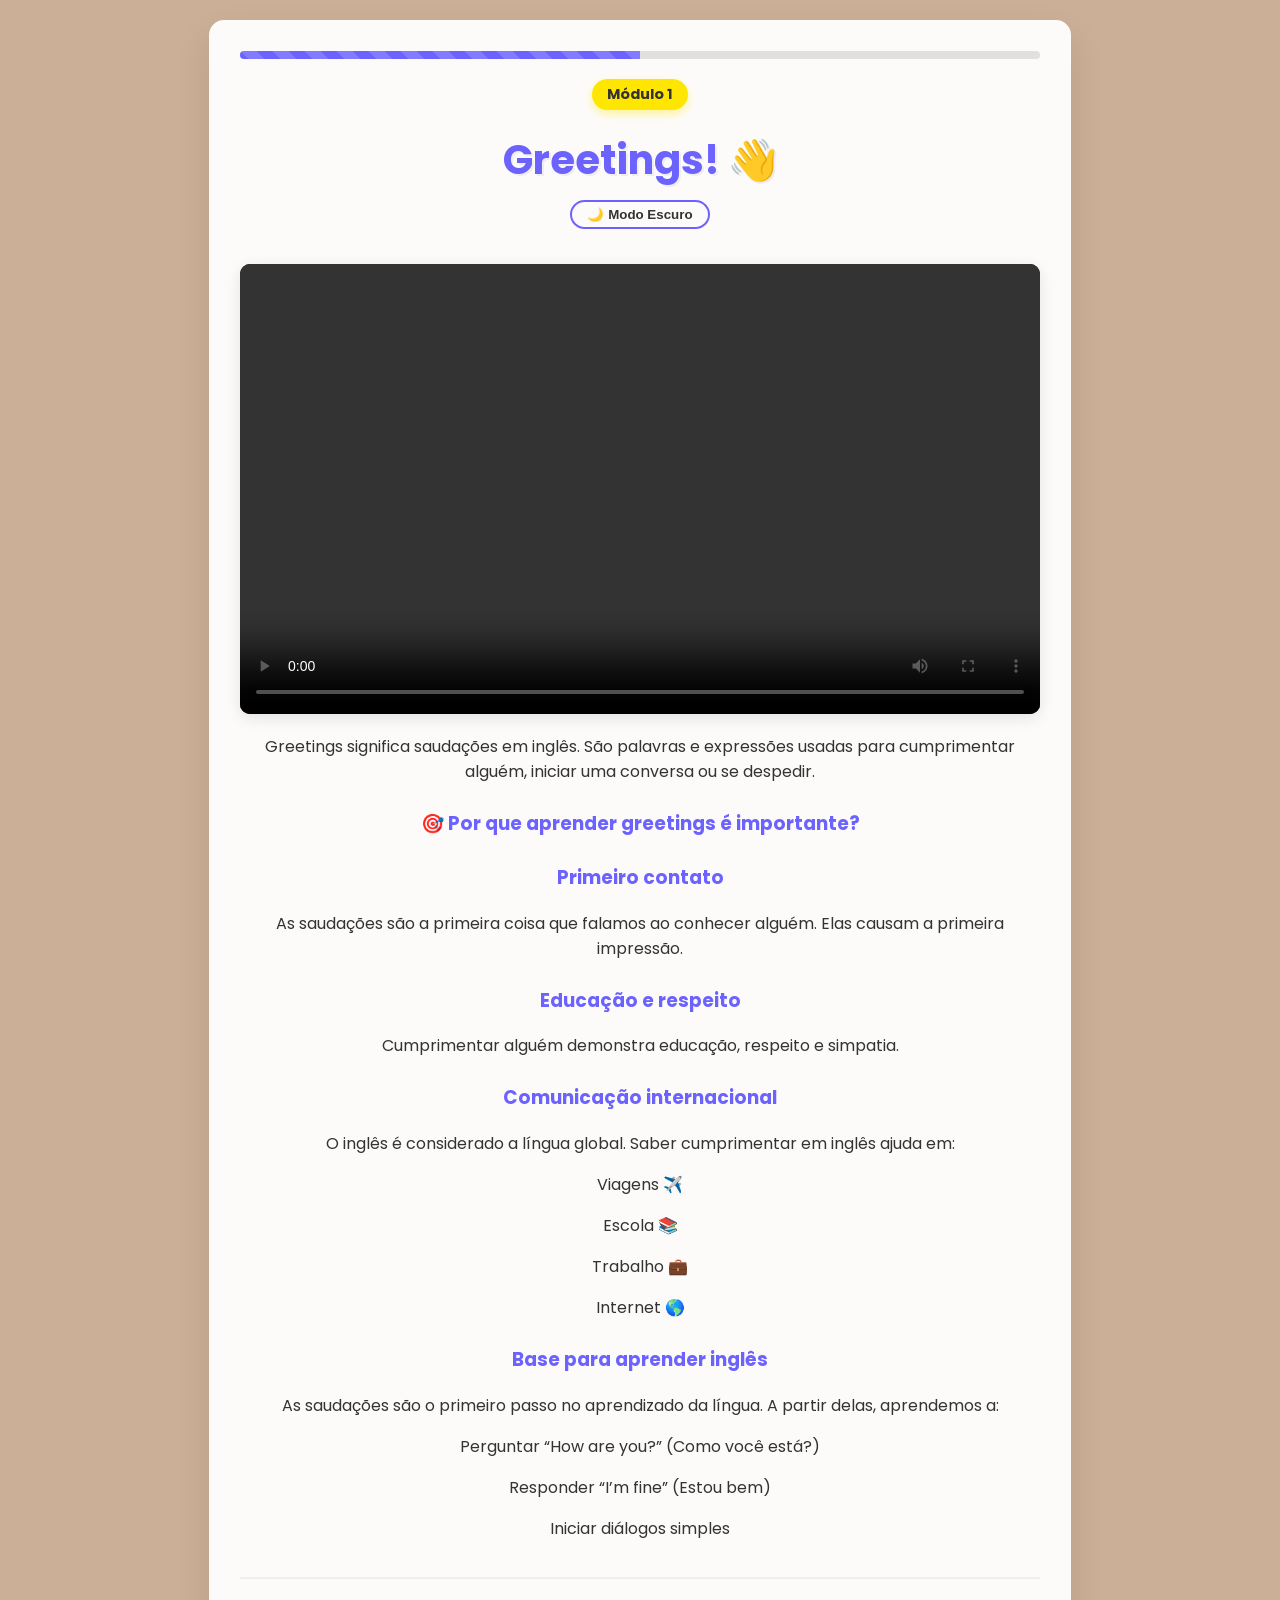
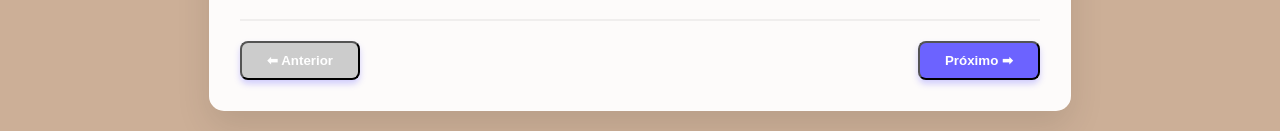
==== commit 51cec459: "lesso 2" ====
--- a/index.html
+++ b/index.html
@@ -57,7 +57,8 @@
                 <h1>Introdução 🤝</h1>
                 <p>Ouça e pratique a pronúncia das saudações mais comuns:</p>
 
-                <button id="toggle-vocab" class="action-btn">📖 Abrir Vocabulário</button>
+                <button id="toggle-vocab" class="action-btn">📖 Lição 1</button>
+                <button id="shortcut-lesson2-btn" class="action-btn" style="background-color: #FF9800;">🚀 Lição 2</button>
 
                 <div id="vocab-content" class="audio-grid hidden">
                     <div class="audio-item"><img src="Imagens de Greetins/HI.jpg" class="vocab-icon"><span>Hi!</span> <button class="play-btn" data-audio="Imagens de Greetins/Greetins audio/Hi.mp3">🔊</button></div>
@@ -334,11 +335,259 @@
 
             <!-- Passo 5: Próxima Lição (Página Solo) -->
             <div id="step-next-lesson" class="step hidden">
-                <h1>Próxima Lição 🚀</h1>
+                <h1>Lição 2 🚀</h1>
                 <p>Parabéns! Você concluiu o Módulo 1 com sucesso.</p>
-                <p>No próximo módulo, aprenderemos sobre:</p>
-                <h3>"Personal Information"</h3>
-                <button class="action-btn" style="margin-top: 20px;">Iniciar Módulo 2</button>
+                <p>In the second Lesson, we will learn about:</p>
+                
+                <h3>To Ask (Perguntas iniciais)</h3>
+                <button id="toggle-to-ask-btn" class="action-btn">📖 Abrir Perguntas</button>
+
+                <div id="to-ask-content" class="audio-grid hidden">
+                    <div class="audio-item">
+                        <img src="Lição 02/images/What's your name.jpg" class="vocab-icon">
+                        <span>What is your name?</span> 
+                        <button class="play-btn" data-audio="Lição 02/Vocabulário lesson 2/What is your name.mp3">🔊</button>
+                    </div>
+                    <div class="audio-item">
+                        <img src="Lição 02/images/Where are you from.jpg" class="vocab-icon">
+                        <span>Where are you from?</span> 
+                        <button class="play-btn" data-audio="Lição 02/Vocabulário lesson 2/Where are you from.mp3">🔊</button>
+                    </div>
+                    <div class="audio-item">
+                        <img src="Lição 02/images/How old are you.jpg" class="vocab-icon">
+                        <span>How old are you?</span> 
+                        <button class="play-btn" data-audio="Lição 02/Vocabulário lesson 2/How old are you.mp3">🔊</button>
+                    </div>
+                    <div class="audio-item">
+                        <img src="Lição 02/images/What do you do.jpg" class="vocab-icon">
+                        <span>What do you do?</span> 
+                        <button class="play-btn" data-audio="Lição 02/Vocabulário lesson 2/What do you do.mp3">🔊</button>
+                    </div>
+                    <div class="audio-item">
+                        <img src="Lição 02/images/Where do you live.png" class="vocab-icon">
+                        <span>Where do you live?</span> 
+                        <button class="play-btn" data-audio="Lição 02/Vocabulário lesson 2/Where do you live.mp3">🔊</button>
+                    </div>
+
+                    <div class="audio-item">
+                        <img src="Lição 02/images/What time is it.jpg" class="vocab-icon">
+                        <span>What time is it?</span> 
+                        <button class="play-btn" data-audio="Lição 02/Vocabulário lesson 2/What time is it.mp3">🔊</button>
+                    </div>
+
+                    <div class="audio-item">
+                        <img src="Lição 02/images/What is your favorite color.jpg" class="vocab-icon">
+                        <span>What is your favorite color?</span> 
+                        <button class="play-btn" data-audio="Lição 02/Vocabulário lesson 2/What is your favorite color.mp3">🔊</button>
+                    </div>
+
+                    <div class="audio-item">
+                        <img src="Lição 02/images/When is your birthday.jpg" class="vocab-icon">
+                        <span>When is your birthday?</span> 
+                        <button class="play-btn" data-audio="Lição 02/Vocabulário lesson 2/when is your birthday.mp3">🔊</button>
+                    </div>
+
+                    <div class="audio-item">
+                        <img src="Lição 02/images/Who are you.png" class="vocab-icon">
+                        <span>Who are you?</span> 
+                        <button class="play-btn" data-audio="Lição 02/Vocabulário lesson 2/Who are you.mp3">🔊</button>
+                    </div>
+
+                    <div class="audio-item">
+                        <img src="Lição 02/images/How much is it.jpg" class="vocab-icon">
+                        <span>How much is it?</span> 
+                        <button class="play-btn" data-audio="Lição 02/Vocabulário lesson 2/How much is it.mp3">🔊</button>
+                    </div>
+
+                    <div class="audio-item">
+                        <img src="Lição 02/images/How do you spell your name.jpg" class="vocab-icon">
+                        <span>How do you spell your name?</span> 
+                        <button class="play-btn" data-audio="Lição 02/Vocabulário lesson 2/How do you spell your name.mp3">🔊</button>
+                    </div>
+
+                    <div class="audio-item">
+                        <img src="Lição 02/images/Do you speak English.jpg" class="vocab-icon">
+                        <span>Do you speak English?</span> 
+                        <button class="play-btn" data-audio="Lição 02/Vocabulário lesson 2/Do you speak English.mp3">🔊</button>
+                    </div>
+
+                    <div class="audio-item">
+                        <img src="Lição 02/images/Are you ready.jpg" class="vocab-icon">
+                        <span>Are you ready?</span> 
+                        <button class="play-btn" data-audio="Lição 02/Vocabulário lesson 2/Are you ready.mp3">🔊</button>
+                    </div>
+
+                    <div class="audio-item">
+                        <img src="Lição 02/images/Do you like coffee.jpg" class="vocab-icon">
+                        <span>Do you like coffee?</span> 
+                        <button class="play-btn" data-audio="Lição 02/Vocabulário lesson 2/Do you like coffee.mp3">🔊</button>
+                    </div>
+
+                    <!-- Botão Continuar dentro da Lição 2 -->
+                    <div style="width: 100%; grid-column: 1 / -1; text-align: center; margin-top: 20px;">
+                        <button id="to-ask-continue-btn" class="action-btn">Continuar ➡</button>
+                    </div>
+                </div>
+
+                <!-- Seção Português -> Inglês (Lição 2) -->
+                <div id="to-ask-pt-content" class="audio-grid hidden">
+                    <div class="audio-item">
+                        <img src="Lição 02/images/What's your name.jpg" class="vocab-icon">
+                        <span>Qual é o seu nome?</span> 
+                        <button class="play-btn" data-audio="Lição 02/Vocabulário lesson 2/What is your name.mp3">🔊</button>
+                    </div>
+                    <div class="audio-item">
+                        <img src="Lição 02/images/Where are you from.jpg" class="vocab-icon">
+                        <span>De onde você é?</span> 
+                        <button class="play-btn" data-audio="Lição 02/Vocabulário lesson 2/Where are you from.mp3">🔊</button>
+                    </div>
+                    <div class="audio-item">
+                        <img src="Lição 02/images/How old are you.jpg" class="vocab-icon">
+                        <span>Quantos anos você tem?</span> 
+                        <button class="play-btn" data-audio="Lição 02/Vocabulário lesson 2/How old are you.mp3">🔊</button>
+                    </div>
+                    <div class="audio-item">
+                        <img src="Lição 02/images/What do you do.jpg" class="vocab-icon">
+                        <span>O que você faz?</span> 
+                        <button class="play-btn" data-audio="Lição 02/Vocabulário lesson 2/What do you do.mp3">🔊</button>
+                    </div>
+                    <div class="audio-item">
+                        <img src="Lição 02/images/Where do you live.png" class="vocab-icon">
+                        <span>Onde você mora?</span> 
+                        <button class="play-btn" data-audio="Lição 02/Vocabulário lesson 2/Where do you live.mp3">🔊</button>
+                    </div>
+
+                    <div class="audio-item">
+                        <img src="Lição 02/images/What time is it.jpg" class="vocab-icon">
+                        <span>Que horas são?</span> 
+                        <button class="play-btn" data-audio="Lição 02/Vocabulário lesson 2/What time is it.mp3">🔊</button>
+                    </div>
+
+                    <div class="audio-item">
+                        <img src="Lição 02/images/What is your favorite color.jpg" class="vocab-icon">
+                        <span>Qual é a sua cor favorita?</span> 
+                        <button class="play-btn" data-audio="Lição 02/Vocabulário lesson 2/What is your favorite color.mp3">🔊</button>
+                    </div>
+
+                    <div class="audio-item">
+                        <img src="Lição 02/images/When is your birthday.jpg" class="vocab-icon">
+                        <span>Quando é o seu aniversário?</span> 
+                        <button class="play-btn" data-audio="Lição 02/Vocabulário lesson 2/when is your birthday.mp3">🔊</button>
+                    </div>
+
+                    <div class="audio-item">
+                        <img src="Lição 02/images/Who are you.png" class="vocab-icon">
+                        <span>Quem é você?</span> 
+                        <button class="play-btn" data-audio="Lição 02/Vocabulário lesson 2/Who are you.mp3">🔊</button>
+                    </div>
+
+                    <div class="audio-item">
+                        <img src="Lição 02/images/How much is it.jpg" class="vocab-icon">
+                        <span>Quanto custa?</span> 
+                        <button class="play-btn" data-audio="Lição 02/Vocabulário lesson 2/How much is it.mp3">🔊</button>
+                    </div>
+
+                    <div class="audio-item">
+                        <img src="Lição 02/images/How do you spell your name.jpg" class="vocab-icon">
+                        <span>Como se soletra seu nome?</span> 
+                        <button class="play-btn" data-audio="Lição 02/Vocabulário lesson 2/How do you spell your name.mp3">🔊</button>
+                    </div>
+
+                    <div class="audio-item">
+                        <img src="Lição 02/images/Do you speak English.jpg" class="vocab-icon">
+                        <span>Você fala inglês?</span> 
+                        <button class="play-btn" data-audio="Lição 02/Vocabulário lesson 2/Do you speak English.mp3">🔊</button>
+                    </div>
+
+                    <div class="audio-item">
+                        <img src="Lição 02/images/Are you ready.jpg" class="vocab-icon">
+                        <span>Você está pronto?</span> 
+                        <button class="play-btn" data-audio="Lição 02/Vocabulário lesson 2/Are you ready.mp3">🔊</button>
+                    </div>
+
+                    <div class="audio-item">
+                        <img src="Lição 02/images/Do you like coffee.jpg" class="vocab-icon">
+                        <span>Você gosta de café?</span> 
+                        <button class="play-btn" data-audio="Lição 02/Vocabulário lesson 2/Do you like coffee.mp3">🔊</button>
+                    </div>
+
+                    <div style="width: 100%; grid-column: 1 / -1; text-align: center; margin-top: 20px;">
+                        <button id="to-ask-pt-continue-btn" class="action-btn">Continuar ➡</button>
+                    </div>
+                </div>
+
+                <!-- Botão para voltar ao início do módulo -->
+                <button id="back-to-start-btn" class="action-btn" style="margin-top: 30px; background-color: #757575;">⬅ Voltar para Introdução</button>
+            </div>
+
+            <!-- Passo 6: Let's Talk Lição 2 -->
+            <div id="step-talk-lesson2" class="step hidden">
+                <h1>Let's TALK (Lesson 2) 🗣️</h1>
+                <p>Pratique o diálogo com as perguntas aprendidas:</p>
+                
+                <!-- Card para ouvir a conversa completa -->
+                <div class="full-audio-card">
+                    <button class="play-btn" data-audio="Lição 02/TALK/Audio_Completo.mp3">🔊</button>
+                    <div>
+                        <h3>Ouvir conversa completa</h3>
+                        <p>Escute a narração de todo o diálogo.</p>
+                    </div>
+                </div>
+
+                <div class="chat-container">
+                    <!-- Person A -->
+                    <div class="chat-row mark-row">
+                        <img src="https://placehold.co/50" alt="Person A" class="avatar">
+                        <div class="chat-bubble mark">
+                            <p><strong>Person A:</strong> Hello! What is your name?</p>
+                            <button class="play-mini-btn" data-audio="Lição 02/TALK/Hello_What_is_your_name.mp3">🔊</button>
+                        </div>
+                        <button class="mic-btn" data-text="Hello What is your name">
+                            <svg xmlns="http://www.w3.org/2000/svg" width="16" height="16" fill="currentColor" viewBox="0 0 16 16"><path d="M3.5 6.5A.5.5 0 0 1 4 7v1a4 4 0 0 0 8 0V7a.5.5 0 0 1 1 0v1a5 5 0 0 1-4.5 4.975V15h3a.5.5 0 0 1 0 1h-7a.5.5 0 0 1 0-1h3v-2.025A5 5 0 0 1 3 8V7a.5.5 0 0 1 .5-.5z"/><path d="M10 8a2 2 0 1 1-4 0V3a2 2 0 1 1 4 0v5zM8 0a3 3 0 0 0-3 3v5a3 3 0 0 0 6 0V3a3 3 0 0 0-3-3z"/></svg>
+                        </button>
+                    </div>
+
+                    <!-- Person B -->
+                    <div class="chat-row elena-row">
+                        <button class="mic-btn" data-text="Hi My name is Sarah">
+                            <svg xmlns="http://www.w3.org/2000/svg" width="16" height="16" fill="currentColor" viewBox="0 0 16 16"><path d="M3.5 6.5A.5.5 0 0 1 4 7v1a4 4 0 0 0 8 0V7a.5.5 0 0 1 1 0v1a5 5 0 0 1-4.5 4.975V15h3a.5.5 0 0 1 0 1h-7a.5.5 0 0 1 0-1h3v-2.025A5 5 0 0 1 3 8V7a.5.5 0 0 1 .5-.5z"/><path d="M10 8a2 2 0 1 1-4 0V3a2 2 0 1 1 4 0v5zM8 0a3 3 0 0 0-3 3v5a3 3 0 0 0 6 0V3a3 3 0 0 0-3-3z"/></svg>
+                        </button>
+                        <div class="chat-bubble elena">
+                            <p><strong>Person B:</strong> Hi! My name is Sarah.</p>
+                            <button class="play-mini-btn" data-audio="Lição 02/TALK/Hi_My_name_is_Sarah.mp3">🔊</button>
+                        </div>
+                        <img src="https://placehold.co/50" alt="Person B" class="avatar">
+                    </div>
+
+                    <!-- Person A -->
+                    <div class="chat-row mark-row">
+                        <img src="https://placehold.co/50" alt="Person A" class="avatar">
+                        <div class="chat-bubble mark">
+                            <p><strong>Person A:</strong> Nice to meet you, Sarah. Where are you from?</p>
+                            <button class="play-mini-btn" data-audio="Lição 02/TALK/Nice_to_meet_you_Where_from.mp3">🔊</button>
+                        </div>
+                        <button class="mic-btn" data-text="Nice to meet you Sarah Where are you from">
+                            <svg xmlns="http://www.w3.org/2000/svg" width="16" height="16" fill="currentColor" viewBox="0 0 16 16"><path d="M3.5 6.5A.5.5 0 0 1 4 7v1a4 4 0 0 0 8 0V7a.5.5 0 0 1 1 0v1a5 5 0 0 1-4.5 4.975V15h3a.5.5 0 0 1 0 1h-7a.5.5 0 0 1 0-1h3v-2.025A5 5 0 0 1 3 8V7a.5.5 0 0 1 .5-.5z"/><path d="M10 8a2 2 0 1 1-4 0V3a2 2 0 1 1 4 0v5zM8 0a3 3 0 0 0-3 3v5a3 3 0 0 0 6 0V3a3 3 0 0 0-3-3z"/></svg>
+                        </button>
+                    </div>
+
+                    <!-- Person B -->
+                    <div class="chat-row elena-row">
+                        <button class="mic-btn" data-text="I am from Brazil And you">
+                            <svg xmlns="http://www.w3.org/2000/svg" width="16" height="16" fill="currentColor" viewBox="0 0 16 16"><path d="M3.5 6.5A.5.5 0 0 1 4 7v1a4 4 0 0 0 8 0V7a.5.5 0 0 1 1 0v1a5 5 0 0 1-4.5 4.975V15h3a.5.5 0 0 1 0 1h-7a.5.5 0 0 1 0-1h3v-2.025A5 5 0 0 1 3 8V7a.5.5 0 0 1 .5-.5z"/><path d="M10 8a2 2 0 1 1-4 0V3a2 2 0 1 1 4 0v5zM8 0a3 3 0 0 0-3 3v5a3 3 0 0 0 6 0V3a3 3 0 0 0-3-3z"/></svg>
+                        </button>
+                        <div class="chat-bubble elena">
+                            <p><strong>Person B:</strong> I am from Brazil. And you?</p>
+                            <button class="play-mini-btn" data-audio="Lição 02/TALK/From_Brazil_And_you.mp3">🔊</button>
+                        </div>
+                        <img src="https://placehold.co/50" alt="Person B" class="avatar">
+                    </div>
+                </div>
+
+                <button id="finish-module-btn" class="action-btn">Concluir Módulo 🏆</button>
+                
+                <!-- Botão para voltar ao início do módulo -->
+                <button id="back-to-start-lesson2-btn" class="action-btn" style="margin-top: 30px; background-color: #757575;">⬅ Voltar para Introdução</button>
             </div>
 
         </header>
--- a/style.css
+++ b/style.css
@@ -459,6 +459,7 @@
     display: flex;
     align-items: center;
     gap: 10px;
+    flex-wrap: wrap; /* Permite quebrar linha se tiver feedback */
     animation: popIn 0.5s ease backwards;
     cursor: pointer;
     transition: transform 0.2s;
@@ -510,6 +511,49 @@
 
 .play-mini-btn:hover {
     transform: scale(1.1);
+}
+
+/* Botão de Microfone */
+.mic-btn {
+    background: white;
+    border: none;
+    border-radius: 50%;
+    width: 32px;
+    height: 32px;
+    display: flex;
+    align-items: center;
+    justify-content: center;
+    cursor: pointer;
+    font-size: 0.9em;
+    flex-shrink: 0;
+    transition: all 0.2s;
+    color: #d93025; /* Vermelho Google Mic */
+    box-shadow: 0 2px 4px rgba(0,0,0,0.1);
+}
+
+.mic-btn:hover {
+    transform: scale(1.1);
+    background-color: #ffebee;
+}
+
+.mic-btn.listening {
+    background-color: #d93025;
+    color: white;
+    animation: pulse-red 1.5s infinite;
+}
+
+.mark-row .mic-btn {
+    margin-left: 10px;
+}
+
+.elena-row .mic-btn {
+    margin-right: 10px;
+}
+
+@keyframes pulse-red {
+    0% { box-shadow: 0 0 0 0 rgba(217, 48, 37, 0.7); }
+    70% { box-shadow: 0 0 0 10px rgba(217, 48, 37, 0); }
+    100% { box-shadow: 0 0 0 0 rgba(217, 48, 37, 0); }
 }
 
 /* Botão de Voltar (Seta) */
@@ -555,6 +599,14 @@
 .chat-bubble .text-highlight {
     color: #FFD700 !important; /* Amarelo Ouro */
     text-shadow: 0 0 5px rgba(255, 215, 0, 0.5);
+}
+
+/* Mensagem de Feedback de Voz */
+.voice-feedback {
+    font-size: 0.8em;
+    margin-left: 10px;
+    font-weight: bold;
+    width: 100%; /* Força quebra de linha dentro do flex-wrap */
 }
 
 /* --- Card de Áudio Completo (Let's Talk) --- */
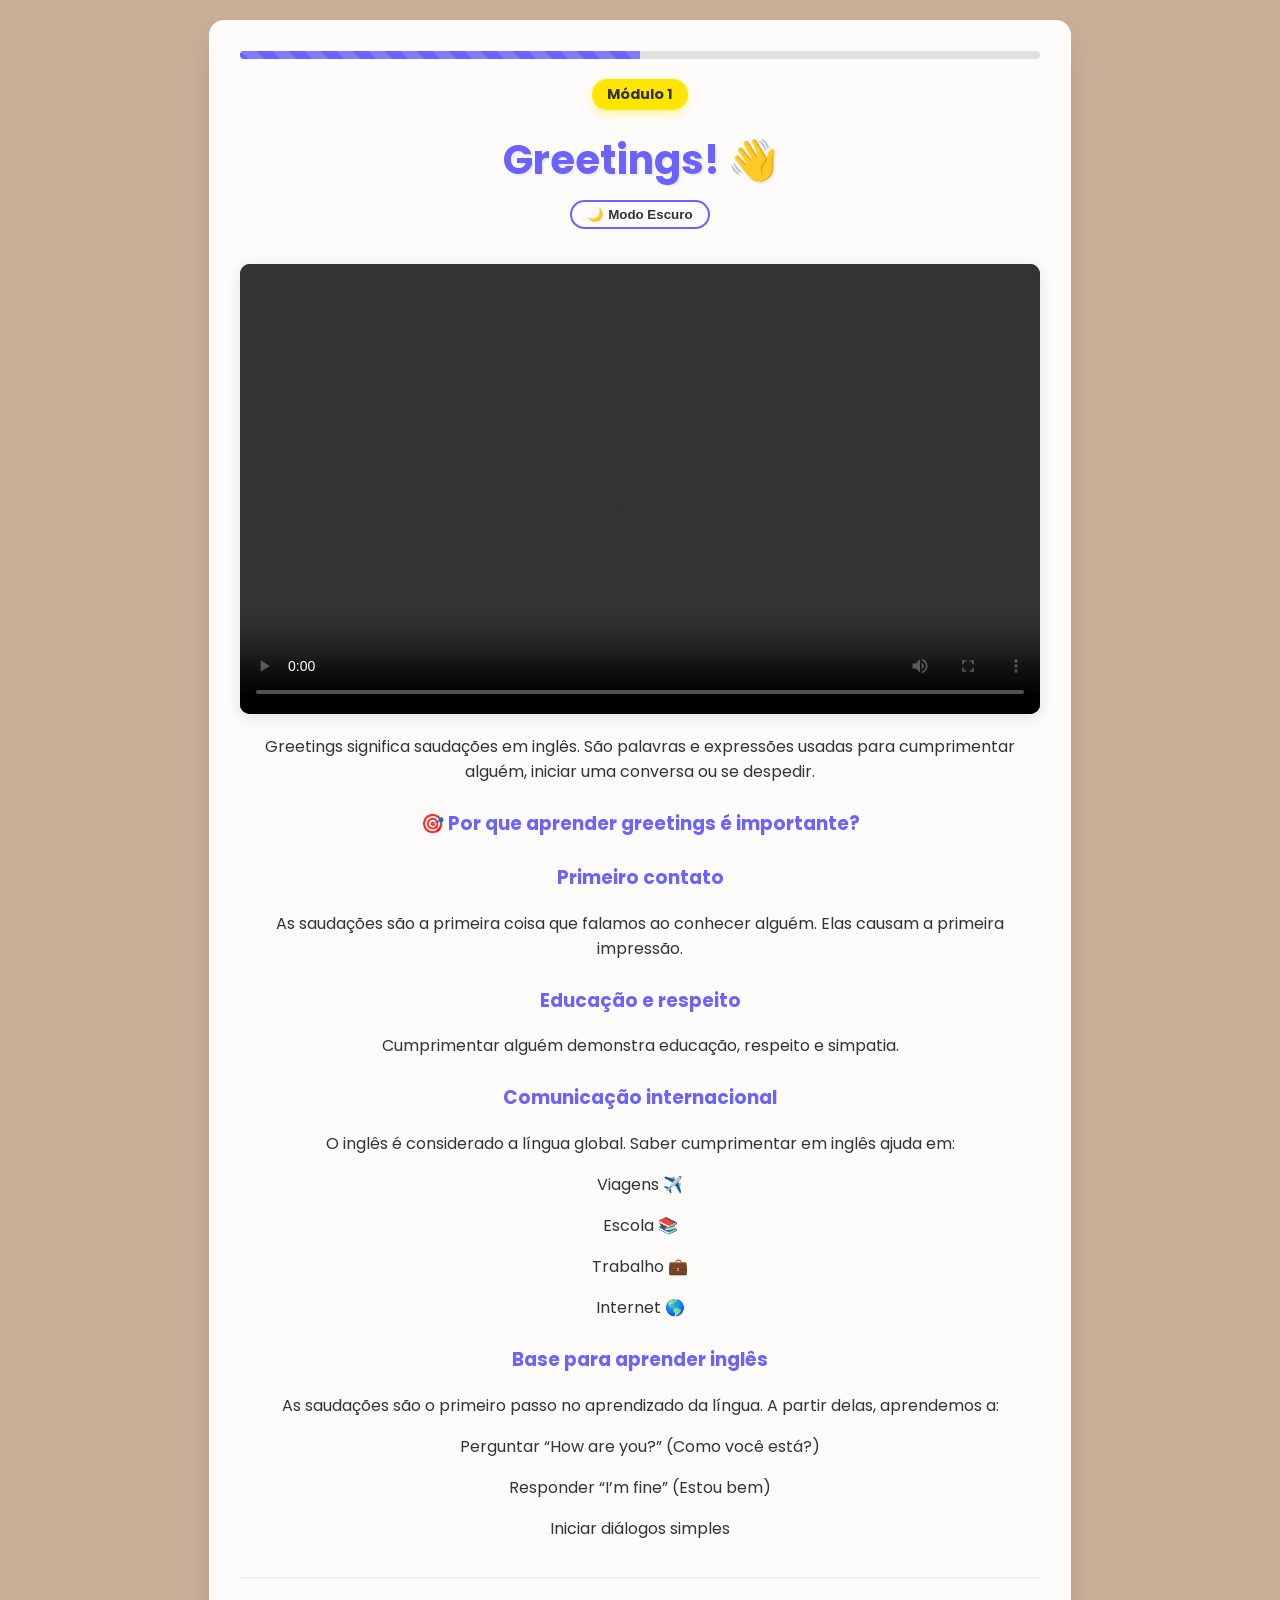
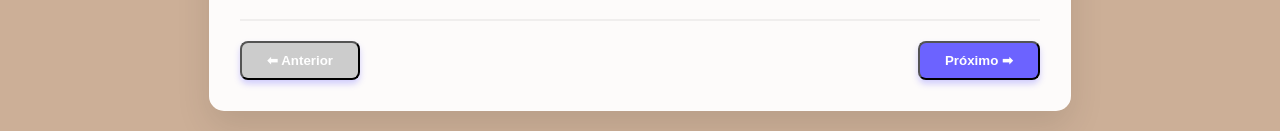
==== commit 9efefc1b: "Add files via upload" ====
--- a/index.html
+++ b/index.html
@@ -535,6 +535,7 @@
                 </div>
 
                 <div class="chat-container">
+                   
                     <!-- Person A -->
                     <div class="chat-row mark-row">
                         <img src="https://placehold.co/50" alt="Person A" class="avatar">
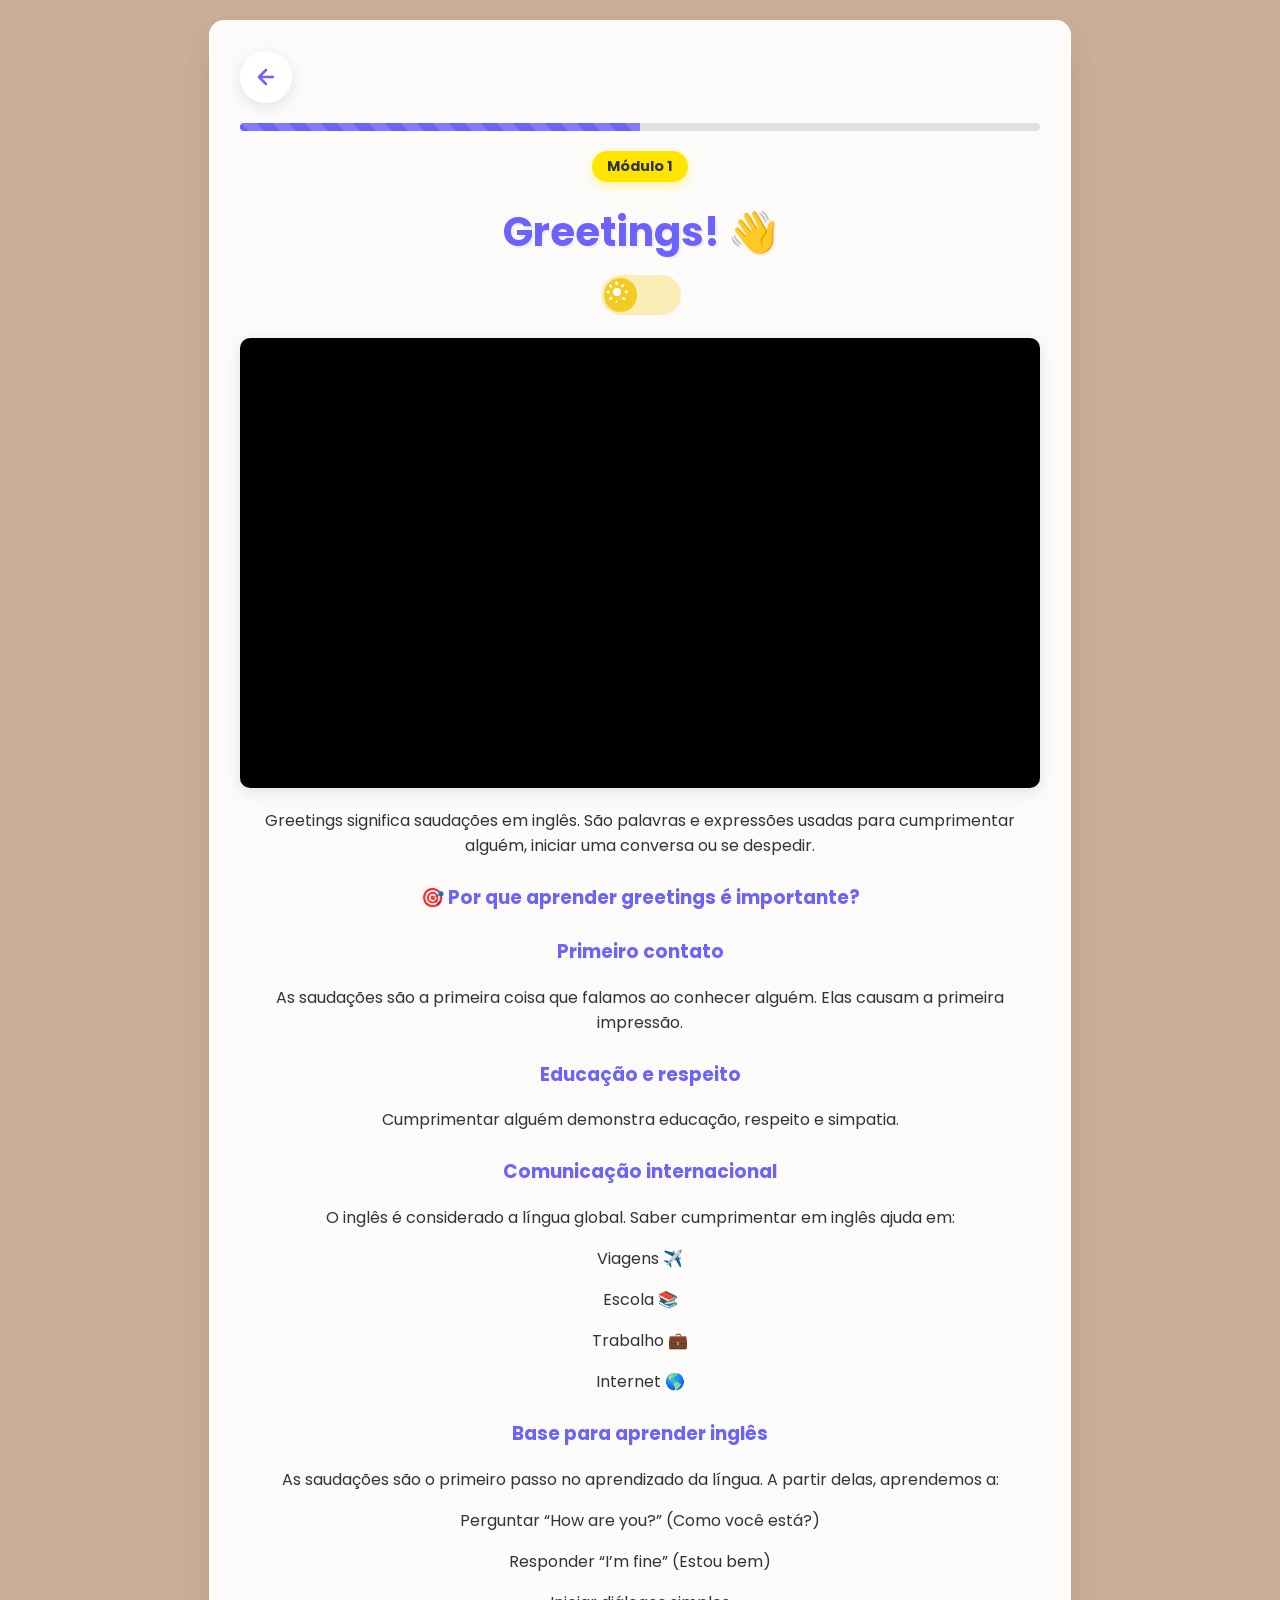
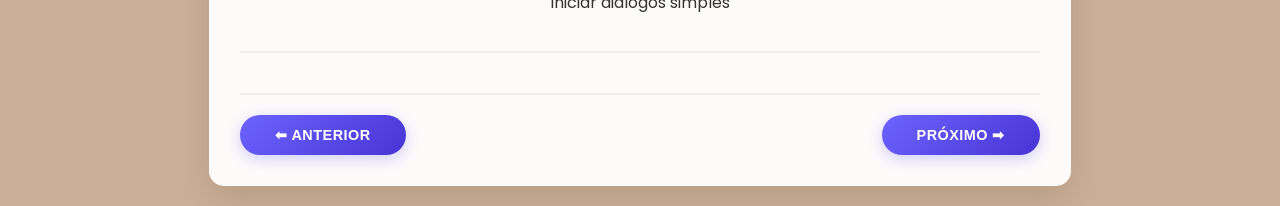
==== commit efb16317: "Add files via upload" ====
--- a/index.html
+++ b/index.html
@@ -10,6 +10,14 @@
 <body>
 
     <div class="container">
+        <!-- Botão Voltar ao Início (Greetings) -->
+        <a href="index.html" class="back-arrow" title="Voltar ao Início">
+            <svg xmlns="http://www.w3.org/2000/svg" width="24" height="24" viewBox="0 0 24 24" fill="none" stroke="currentColor" stroke-width="2.5" stroke-linecap="round" stroke-linejoin="round">
+                <path d="M19 12H5"></path>
+                <polyline points="12 19 5 12 12 5"></polyline>
+            </svg>
+        </a>
+
         <div class="progress-container">
             <div class="progress-bar" id="progress-bar"></div>
         </div>
@@ -19,11 +27,28 @@
             <!-- Passo 1: Greetings -->
             <div id="step-1" class="step">
                 <h1>Greetings! 👋</h1>
-                <button id="theme-toggle">🌙 Modo Escuro</button>
+                <!-- From Uiverse.io by JkHuger --> 
+        <label for="theme" class="theme">
+	        <span class="theme__toggle-wrap">
+		        <input id="theme" class="theme__toggle" type="checkbox" role="switch" name="theme" value="dark">
+		        <span class="theme__fill"></span>
+		        <span class="theme__icon">
+			        <span class="theme__icon-part"></span>
+			        <span class="theme__icon-part"></span>
+			        <span class="theme__icon-part"></span>
+			        <span class="theme__icon-part"></span>
+			        <span class="theme__icon-part"></span>
+			        <span class="theme__icon-part"></span>
+			        <span class="theme__icon-part"></span>
+			        <span class="theme__icon-part"></span>
+			        <span class="theme__icon-part"></span>
+		        </span>
+	        </span>
+        </label>
 
                 <!-- Área do Vídeo -->
                 <div class="video-container">
-                    <video controls>
+                    <video autoplay muted loop playsinline style="pointer-events: none;">
                         <source src="Imagens de Greetins/Design sem nome.mp4" type="video/mp4">
                         Seu navegador não suporta a reprodução de vídeos.
                     </video>
@@ -515,9 +540,6 @@
                         <button id="to-ask-pt-continue-btn" class="action-btn">Continuar ➡</button>
                     </div>
                 </div>
-
-                <!-- Botão para voltar ao início do módulo -->
-                <button id="back-to-start-btn" class="action-btn" style="margin-top: 30px; background-color: #757575;">⬅ Voltar para Introdução</button>
             </div>
 
             <!-- Passo 6: Let's Talk Lição 2 -->
@@ -586,9 +608,6 @@
                 </div>
 
                 <button id="finish-module-btn" class="action-btn">Concluir Módulo 🏆</button>
-                
-                <!-- Botão para voltar ao início do módulo -->
-                <button id="back-to-start-lesson2-btn" class="action-btn" style="margin-top: 30px; background-color: #757575;">⬅ Voltar para Introdução</button>
             </div>
 
         </header>
--- a/style.css
+++ b/style.css
@@ -57,7 +57,8 @@
     padding: 30px;
     box-shadow: 0 15px 35px var(--shadow-color);
     border: 1px solid rgba(255, 255, 255, 0.2);
-    transition: background 0.3s, color 0.3s;
+    transition:(0.3s, color 0.3s);
+    position: relative; /* Necessário para posicionar o botão de voltar */
 }
 
 header {
@@ -124,24 +125,32 @@
 }
 
 .nav-btn {
-    padding: 10px 25px;
-    background-color: var(--primary-color);
+    padding: 12px 35px;
+    background: linear-gradient(135deg, var(--primary-color), #4834d4);
     color: white;
     text-decoration: none;
-    border-radius: 8px;
-    font-weight: bold;
-    transition: opacity 0.3s;
-    transition: all 0.3s ease;
-    box-shadow: 0 4px 6px rgba(108, 99, 255, 0.3);
+    border-radius: 50px; /* Formato Pílula */
+    font-weight: 700;
+    letter-spacing: 0.5px;
+    border: none;
+    cursor: pointer;
+    transition: all 0.3s cubic-bezier(0.25, 0.8, 0.25, 1);
+    box-shadow: 0 4px 15px rgba(108, 99, 255, 0.3);
+    text-transform: uppercase;
+    font-size: 0.9rem;
+    display: inline-flex;
+    align-items: center;
+    justify-content: center;
 }
 
 .nav-btn:active {
-    transform: scale(0.95); /* Efeito de clique */
+    transform: translateY(2px) scale(0.98); /* Efeito de clique tátil */
+    box-shadow: 0 2px 10px rgba(108, 99, 255, 0.2);
 }
 
 .nav-btn:hover {
-    transform: translateY(-3px);
-    box-shadow: 0 7px 14px rgba(108, 99, 255, 0.4);
+    transform: translateY(-4px) scale(1.02);
+    box-shadow: 0 10px 25px rgba(108, 99, 255, 0.5);
     filter: brightness(1.1);
 }
 
@@ -157,7 +166,7 @@
 }
 
 body.white-bg:not(.dark-mode) {
-    background: #f5f5dc; /* Fundo bege */
+    background: #ccaf97; /* Fundo bege */
 }
 
 body.dark-mode {
@@ -169,22 +178,242 @@
     animation: gradientBG 15s ease infinite;
 }
 
-/* Estilo do botão de tema */
-#theme-toggle {
-    background: transparent;
-    border: 2px solid var(--primary-color);
-    color: var(--text-color);
-    padding: 5px 15px;
-    border-radius: 20px;
-    cursor: pointer;
-    font-weight: 600;
-    margin-bottom: 15px;
+/* Botão Voltar ao Início (Reset) */
+.btn-voltar {
+    position: fixed;
+    top: 20px;
+    left: 20px;
+    
+    width: 60px;
+    height: 60px;
+    
+    background-color: #0f5132; /* Verde escuro */
+    border-radius: 50%;
+    
+    display: flex;
+    align-items: center;
+    justify-content: center;
+    
+    text-decoration: none;
+    color: white;
+    font-size: 28px;
+    
+    box-shadow: 0 4px 10px rgba(0,0,0,0.3);
     transition: all 0.3s ease;
 }
 
-#theme-toggle:hover {
-    background: var(--primary-color);
-    color: white;
+.btn-voltar:hover {
+    background-color: #198754;
+    transform: scale(1.1);
+}
+
+/* From Uiverse.io by JkHuger */ 
+/* Default */
+.theme {
+  display: flex;
+  align-items: center;
+  justify-content: center;
+  -webkit-tap-highlight-color: transparent;
+}
+
+.theme__fill,
+.theme__icon {
+  transition: 0.3s;
+}
+
+.theme__fill {
+  background-color: var(--bg);
+  display: block;
+  mix-blend-mode: difference;
+  position: fixed;
+  inset: 0;
+  height: 100%;
+  transform: translateX(-100%);
+  pointer-events: none;
+}
+
+.theme__icon,
+.theme__toggle {
+  z-index: 1;
+}
+
+.theme__icon,
+.theme__icon-part {
+  position: absolute;
+}
+
+.theme__icon {
+  display: block;
+  top: 0.5em;
+  left: 0.5em;
+  width: 1.5em;
+  height: 1.5em;
+}
+
+.theme__icon-part {
+  border-radius: 50%;
+  box-shadow: 0.4em -0.4em 0 0.5em hsl(0,0%,100%) inset;
+  top: calc(50% - 0.5em);
+  left: calc(50% - 0.5em);
+  width: 1em;
+  height: 1em;
+  transition: box-shadow var(--transDur) ease-in-out,
+		opacity var(--transDur) ease-in-out,
+		transform var(--transDur) ease-in-out;
+  transform: scale(0.5);
+}
+
+.theme__icon-part ~ .theme__icon-part {
+  background-color: hsl(0,0%,100%);
+  border-radius: 0.05em;
+  top: 50%;
+  left: calc(50% - 0.05em);
+  transform: rotate(0deg) translateY(0.5em);
+  transform-origin: 50% 0;
+  width: 0.1em;
+  height: 0.2em;
+}
+
+.theme__icon-part:nth-child(3) {
+  transform: rotate(45deg) translateY(0.45em);
+}
+
+.theme__icon-part:nth-child(4) {
+  transform: rotate(90deg) translateY(0.45em);
+}
+
+.theme__icon-part:nth-child(5) {
+  transform: rotate(135deg) translateY(0.45em);
+}
+
+.theme__icon-part:nth-child(6) {
+  transform: rotate(180deg) translateY(0.45em);
+}
+
+.theme__icon-part:nth-child(7) {
+  transform: rotate(225deg) translateY(0.45em);
+}
+
+.theme__icon-part:nth-child(8) {
+  transform: rotate(270deg) translateY(0.5em);
+}
+
+.theme__icon-part:nth-child(9) {
+  transform: rotate(315deg) translateY(0.5em);
+}
+
+.theme__label,
+.theme__toggle,
+.theme__toggle-wrap {
+  position: relative;
+}
+
+.theme__toggle,
+.theme__toggle:before {
+  display: block;
+}
+
+.theme__toggle {
+  background-color: hsl(48,90%,85%);
+  border-radius: 25% / 50%;
+  box-shadow: 0 0 0 0.125em var(--primaryT);
+  padding: 0.25em;
+  width: 6em;
+  height: 3em;
+  -webkit-appearance: none;
+  appearance: none;
+  transition: background-color var(--transDur) ease-in-out,
+		box-shadow 0.15s ease-in-out,
+		transform var(--transDur) ease-in-out;
+}
+
+.theme__toggle:before {
+  background-color: hsl(48,90%,55%);
+  border-radius: 50%;
+  content: "";
+  width: 2.5em;
+  height: 2.5em;
+  transition: 0.3s;
+}
+
+.theme__toggle:focus {
+  box-shadow: 0 0 0 0.125em var(--primary);
+  outline: transparent;
+}
+
+/* Checked */
+.theme__toggle:checked {
+  background-color: hsl(198,90%,15%);
+}
+
+.theme__toggle:checked:before,
+.theme__toggle:checked ~ .theme__icon {
+  transform: translateX(3em);
+}
+
+.theme__toggle:checked:before {
+  background-color: hsl(198,90%,55%);
+}
+
+.theme__toggle:checked ~ .theme__fill {
+  transform: translateX(0);
+}
+
+.theme__toggle:checked ~ .theme__icon .theme__icon-part:nth-child(1) {
+  box-shadow: 0.2em -0.2em 0 0.2em hsl(0,0%,100%) inset;
+  transform: scale(1);
+  top: 0.2em;
+  left: -0.2em;
+}
+
+.theme__toggle:checked ~ .theme__icon .theme__icon-part ~ .theme__icon-part {
+  opacity: 0;
+}
+
+.theme__toggle:checked ~ .theme__icon .theme__icon-part:nth-child(2) {
+  transform: rotate(45deg) translateY(0.8em);
+}
+
+.theme__toggle:checked ~ .theme__icon .theme__icon-part:nth-child(3) {
+  transform: rotate(90deg) translateY(0.8em);
+}
+
+.theme__toggle:checked ~ .theme__icon .theme__icon-part:nth-child(4) {
+  transform: rotate(135deg) translateY(0.8em);
+}
+
+.theme__toggle:checked ~ .theme__icon .theme__icon-part:nth-child(5) {
+  transform: rotate(180deg) translateY(0.8em);
+}
+
+.theme__toggle:checked ~ .theme__icon .theme__icon-part:nth-child(6) {
+  transform: rotate(225deg) translateY(0.8em);
+}
+
+.theme__toggle:checked ~ .theme__icon .theme__icon-part:nth-child(7) {
+  transform: rotate(270deg) translateY(0.8em);
+}
+
+.theme__toggle:checked ~ .theme__icon .theme__icon-part:nth-child(8) {
+  transform: rotate(315deg) translateY(0.8em);
+}
+
+.theme__toggle:checked ~ .theme__icon .theme__icon-part:nth-child(9) {
+  transform: rotate(360deg) translateY(0.8em);
+}
+
+.theme__toggle-wrap {
+  margin: 0 0.75em;
+}
+
+@supports selector(:focus-visible) {
+  .theme__toggle:focus {
+    box-shadow: 0 0 0 0.125em var(--primaryT);
+  }
+
+  .theme__toggle:focus-visible {
+    box-shadow: 0 0 0 0.125em var(--primary);
+  }
 }
 
 /* Estilo do Vídeo */
@@ -278,116 +507,176 @@
 
 /* Botão de Abrir Vocabulário */
 .action-btn {
-    background-color: var(--primary-color);
-    color: white;
-    border: none;
-    padding: 10px 20px;
-    border-radius: 8px;
-    cursor: pointer;
-    font-weight: bold;
-    width: 100%;
-    margin-bottom: 15px;
-    transition: transform 0.2s;
-}
-
-.action-btn:hover {
-    transform: scale(1.02);
-    background-color: #5a52d5;
-}
-
-.action-btn:active {
-    transform: scale(0.98);
+ padding: 15px 25px;
+ border: unset;
+ border-radius: 15px;
+ color: #212121;
+ z-index: 1;
+ background: #e8e8e8;
+ position: relative;
+ font-weight: 1000;
+ font-size: 17px;
+ -webkit-box-shadow: 4px 8px 19px -3px rgba(0,0,0,0.27);
+ box-shadow: 4px 8px 19px -3px rgba(0, 0, 0, 0.27);
+ transition: all 250ms;
+ overflow: hidden;
+}
+
+button::before {
+ content: "";
+ position: absolute;
+ top: 0;
+ left: 0;
+ height: 100%;
+ width: 0;
+ border-radius: 15px;
+ background-color: #212121;
+ z-index: -1;
+ -webkit-box-shadow: 4px 8px 19px -3px rgba(0,0,0,0.27);
+ box-shadow: 4px 8px 19px -3px rgba(0,0,0,0.27);
+ transition: all 250ms
+}
+
+button:hover {
+ color: #e8e8e8;
+}
+
+button:hover::before {
+ width: 100%;
 }
 
 /* Grid de Áudio */
 .audio-grid {
     display: grid;
-    grid-template-columns: repeat(auto-fill, minmax(150px, 1fr));
-    gap: 20px;
+    grid-template-columns: repeat(auto-fill, minmax(220px, 1fr));
+    gap: 25px;
     margin-top: 20px;
+    padding: 30px;
+    background: rgba(255, 255, 255, 0.1); /* Fundo sutil */
+    backdrop-filter: blur(5px); /* Efeito de vidro */
+    border-radius: 25px;
+    border: 1px solid rgba(255, 255, 255, 0.2);
 }
 
 .audio-item {
     background-color: #fff;
-    border: 2px solid transparent;
-    padding: 20px;
-    border-radius: 15px;
-    display: flex;
-    flex-direction: column;
-    justify-content: center;
-    align-items: center;
+    border-radius: 20px;
+    overflow: hidden;
+    box-shadow: 0 10px 25px rgba(0, 0, 0, 0.1);
+    transition: all 0.4s cubic-bezier(0.175, 0.885, 0.32, 1.275);
+    cursor: pointer;
+    position: relative;
+    transform-style: preserve-3d;
+    perspective: 1000px;
+    border: 4px solid transparent;
+    backface-visibility: hidden;
+    display: block;
+    padding: 0;
     text-align: center;
-    gap: 12px;
-    font-weight: 600;
-    color: #444;
-    box-shadow: 0 4px 10px rgba(0,0,0,0.05);
-    transition: all 0.3s ease;
-    position: relative;
-    overflow: hidden;
     animation: popIn 0.5s cubic-bezier(0.175, 0.885, 0.32, 1.275) backwards;
 }
 
 /* Item selecionado (Borda Verde) */
 .audio-item.selected-card {
-    border-color: #2ecc71;
-    box-shadow: 0 0 15px rgba(46, 204, 113, 0.4);
+    border: 4px solid #4CAF50 !important;
+    box-shadow: 0 0 20px rgba(76, 175, 80, 0.6);
+    transform: scale(1.02);
 }
 
 .audio-item:hover {
-    transform: translateY(-5px);
-    box-shadow: 0 10px 20px rgba(108, 99, 255, 0.15);
+    transform: translateY(-10px) rotate(1deg) scale(1.03);
+    box-shadow: 0 20px 40px rgba(0, 0, 0, 0.2);
+    z-index: 10;
 }
 
 .play-btn {
-    background: var(--primary-color);
-    color: white;
-    width: 40px;
-    height: 40px;
+    position: absolute;
+    top: 15px;
+    right: 15px;
+    background: rgba(255, 255, 255, 0.95);
     border-radius: 50%;
+    width: 45px;
+    height: 45px;
     display: flex;
     align-items: center;
     justify-content: center;
+    color: #ff6f00;
+    font-size: 22px;
+    box-shadow: 0 4px 10px rgba(0, 0, 0, 0.15);
+    transition: all 0.3s ease;
+    z-index: 10;
     border: none;
-    cursor: pointer;
-    font-size: 1em;
-    box-shadow: 0 4px 6px rgba(108, 99, 255, 0.3);
-    transition: transform 0.2s;
 }
 
 .play-btn:hover {
+    transform: scale(1.1) rotate(10deg);
+    background: #ff6f00;
+    color: white;
+    box-shadow: 0 4px 15px rgba(255, 111, 0, 0.4);
+}
+
+.audio-item:hover .play-btn {
+    transform: scale(1.1) rotate(10deg);
+    background: #ff6f00;
+    color: white;
+}
+
+.vocab-icon {
+    width: 100%;
+    height: 200px;
+    object-fit: cover;
+    border-bottom: 4px solid #ff8f00;
+    transition: transform 0.5s ease;
+    border-radius: 0;
+    margin: 0;
+    background-color: #f0f0f0; /* Fallback */
+}
+
+.audio-item:hover .vocab-icon {
     transform: scale(1.1);
-    background-color: #5a52d5;
-}
-
-.play-btn:active {
-    transform: scale(0.9);
-}
-
-.vocab-icon {
-    width: 90px;
-    height: 90px;
-    object-fit: cover;
-    border-radius: 50%; /* Imagem redonda fica mais moderna */
-    background-color: #f0f0f0;
-    border: 3px solid white;
-    box-shadow: 0 4px 8px rgba(0,0,0,0.1);
+}
+
+/* Estilo do texto dentro do card */
+.audio-item span {
+    display: block;
+    padding: 15px;
+    font-size: 1.1rem; /* Reduzido para acomodar frases longas da Lição 2 */
+    font-weight: 800;
+    color: #ff6f00;
+    background: linear-gradient(to bottom, #fff, #f9fafb);
+    border-top: 1px solid rgba(0,0,0,0.05);
+    text-shadow: 1px 1px 0px rgba(0, 0, 0, 0.05);
+    min-height: 60px; /* Garante altura igual para todos os cards */
+    display: flex;
+    align-items: center;
+    justify-content: center;
 }
 
 /* Ajuste Dark Mode para os novos itens */
+body.dark-mode .audio-grid {
+    background: rgba(0, 0, 0, 0.2);
+    border-color: rgba(255, 255, 255, 0.05);
+}
+
 body.dark-mode .audio-item {
-    background-color: #2d3748;
-    color: #e2e8f0;
-    box-shadow: 0 4px 10px rgba(0,0,0,0.3);
-}
-
-body.dark-mode .audio-item:hover {
-    background-color: #374151;
-    box-shadow: 0 10px 20px rgba(0,0,0,0.4);
-}
-
-body.dark-mode .vocab-icon {
+    background: #2d3748;
     border-color: #4a5568;
-    background-color: #1a202c;
+}
+
+body.dark-mode .audio-item span {
+    background: linear-gradient(to bottom, #2d3748, #1a202c);
+    border-top: 1px solid #4a5568;
+    color: #cbd5e0;
+}
+
+body.dark-mode .play-btn {
+    background: #1a202c;
+    color: #ff8f00;
+}
+
+body.dark-mode .audio-item:hover .play-btn {
+    background: #ff8f00;
+    color: #1a202c;
 }
 
 /* Remove o fundo do container quando estiver no Passo 2 */
@@ -400,16 +689,16 @@
 
 /* Botão Let's Talk */
 #lets-talk-btn {
-    background-color: var(--secondary-color);
+    background: linear-gradient(135deg, #FF6584, #ff4757);
     margin-top: 30px;
-    transition: transform 0.2s, box-shadow 0.2s;
+    box-shadow: 0 10px 25px rgba(255, 101, 132, 0.4);
     animation: pulse 2s infinite;
 }
 
 #lets-talk-btn:hover {
-    box-shadow: 0 5px 15px rgba(255, 101, 132, 0.4);
+    box-shadow: 0 15px 35px rgba(255, 101, 132, 0.6);
     animation: none; /* Para a animação ao passar o mouse */
-    transform: scale(1.05);
+    transform: translateY(-5px) scale(1.05);
 }
 
 @keyframes pulse {
@@ -558,22 +847,50 @@
 
 /* Botão de Voltar (Seta) */
 .back-arrow {
-    background: transparent;
-    border: none;
-    color: var(--primary-color);
-    font-size: 1rem;
-    font-weight: 600;
-    cursor: pointer;
+    position: relative;
+    top: 0;
+    left: 0;
+    z-index: 1000;
+    
+    width: 50px;
+    height: 50px;
+    border-radius: 50%;
+    
+    /* Estilo Glassmorphism (Vidro) */
+    background: rgba(255, 255, 255, 0.9);
+    backdrop-filter: blur(10px);
+    -webkit-backdrop-filter: blur(10px);
+    border: 1px solid rgba(255, 255, 255, 0.5);
+    
+    color: var(--primary-color); /* Usa a cor do tema */
     display: flex;
     align-items: center;
-    gap: 8px;
-    margin-bottom: 10px;
-    padding: 0;
-    transition: transform 0.2s;
+    justify-content: center;
+    
+    text-decoration: none;
+    box-shadow: 0 4px 15px rgba(0,0,0,0.1);
+    transition: all 0.3s cubic-bezier(0.25, 0.8, 0.25, 1);
+    margin-bottom: 20px;
 }
 
 .back-arrow:hover {
-    transform: translateX(-5px);
+    background: var(--primary-color);
+    color: white;
+    transform: translateY(-3px);
+    box-shadow: 0 8px 25px rgba(108, 99, 255, 0.4);
+}
+
+/* Animação da setinha interna ao passar o mouse */
+.back-arrow:hover svg {
+    transform: translateX(-3px);
+    transition: transform 0.3s ease;
+}
+
+/* Estilo do Botão de Voltar no Modo Escuro */
+body.dark-mode .back-arrow {
+    background: rgba(0, 0, 0, 0.3);
+    color: #ffffff;
+    border-color: rgba(255, 255, 255, 0.1);
 }
 
 /* Barra de Progresso do Áudio */
@@ -745,7 +1062,7 @@
 
 /* Dark Mode para o Quiz */
 body.dark-mode .quiz-card {
-    background-color: #2d3748;
+    background-color: #ffffffd3;
 }
 
 body.dark-mode .quiz-option {
@@ -756,6 +1073,19 @@
 
 body.dark-mode .quiz-option:hover:not(:disabled) {
     background-color: #2d3748;
+}
+
+/* Feedback de Acerto/Erro no Modo Escuro */
+body.dark-mode .quiz-option.correct {
+    background-color: #065f46; /* Verde Escuro */
+    border-color: #10b981;
+    color: #ffffff;
+}
+
+body.dark-mode .quiz-option.incorrect {
+    background-color: #7f1d1d; /* Vermelho Escuro */
+    border-color: #ef4444;
+    color: #ffffff;
 }
 
 /* Grid para 4 opções de resposta */
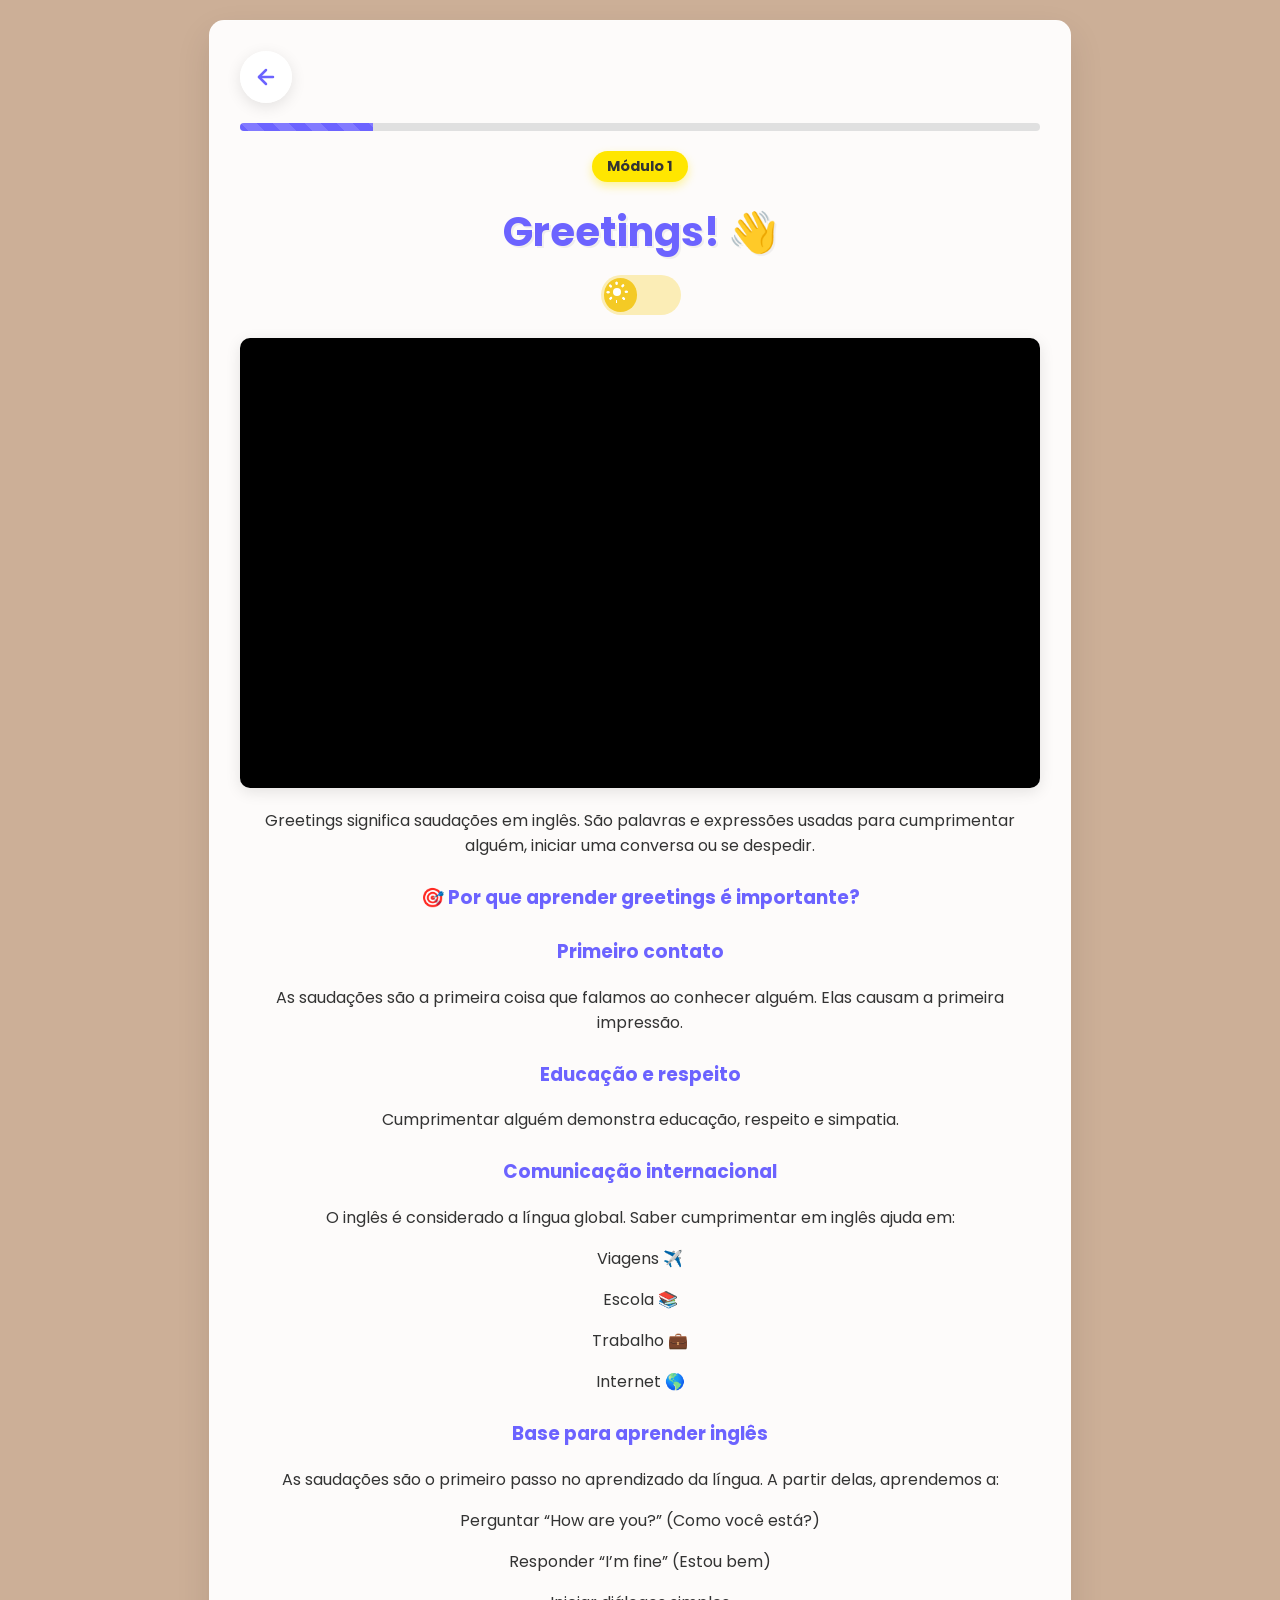
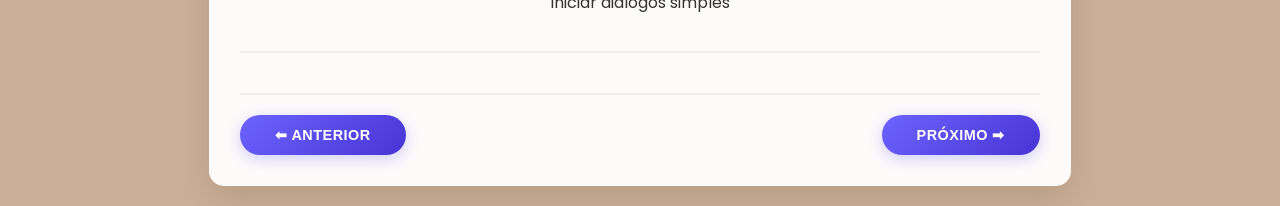
==== commit 85794cc2: "Lesson 2" ====
--- a/index.html
+++ b/index.html
@@ -86,8 +86,9 @@
                 <button id="shortcut-lesson2-btn" class="action-btn" style="background-color: #FF9800;">🚀 Lição 2</button>
 
                 <div id="vocab-content" class="audio-grid hidden">
+                    <h3 style="grid-column: 1 / -1; text-align: center; margin-top: 0; margin-bottom: 15px;">Vocabulário</h3>
                     <div class="audio-item"><img src="Imagens de Greetins/HI.jpg" class="vocab-icon"><span>Hi!</span> <button class="play-btn" data-audio="Imagens de Greetins/Greetins audio/Hi.mp3">🔊</button></div>
-                    <div class="audio-item"><img src="Imagens de Greetins/" class="vocab-icon"><span>Hello!</span> <button class="play-btn" data-audio="Imagens de Greetins/Greetins audio/Hello.mp3">🔊</button></div>
+                    <div class="audio-item"><img src="Imagens de Greetins\Hello.png" class="vocab-icon"><span>Hello!</span> <button class="play-btn" data-audio="Imagens de Greetins/Greetins audio/Hello.mp3">🔊</button></div>
                     
                     <div class="audio-item"><img src="Imagens de Greetins/DIA.jpg" class="vocab-icon"><span>Good Morning</span> <button class="play-btn" data-audio="Imagens de Greetins/Greetins audio/Good Morning.mp3">🔊</button></div>
                     <div class="audio-item"><img src="Imagens de Greetins/TARDE.jpg" class="vocab-icon"><span>Good Afternoon</span> <button class="play-btn" data-audio="Imagens de Greetins/Greetins audio/Good Afternoon.mp3">🔊</button></div>
@@ -99,35 +100,40 @@
                     <div class="audio-item"><img src="Imagens de Greetins/ChatGPT Image 19 de fev. de 2026, 00_31_22.png" class="vocab-icon"><span>How's it going?</span> <button class="play-btn" data-audio="Imagens de Greetins/Greetins audio/How's it going.mp3">🔊</button></div>
                     
                     <div class="audio-item"><img src="Imagens de Greetins/ChatGPT Image 19 de fev. de 2026, 00_33_58.png" class="vocab-icon"><span>How are you?</span> <button class="play-btn" data-audio="Imagens de Greetins/Greetins audio/How are you.mp3">🔊</button></div>
-                    <div class="audio-item"><img src="Imagens de Greetins/ChatGPT Image 19 de fev. de 2026, 00_40_09.png" class="vocab-icon"><span>I'm fine.</span> <button class="play-btn" data-audio="Imagens de Greetins/Greetins audio/I'm fine.mp3">🔊</button></div>
-                    <div class="audio-item"><img src="" class="vocab-icon"><span>I am great.</span> <button class="play-btn" data-audio="Imagens de Greetins/Greetins audio/I am great.mp3">🔊</button></div>
-                    <div class="audio-item"><img src="" class="vocab-icon"><span>I'm good.</span> <button class="play-btn" data-audio="Imagens de Greetins/Greetins audio/I'm good.mp3">🔊</button></div>
-
+                    <div class="audio-item"><img src="Imagens de Greetins\I am good.png" class="vocab-icon"><span>I'm fine.</span> <button class="play-btn" data-audio="Imagens de Greetins/Greetins audio/I'm fine.mp3">🔊</button></div>
+                    <div class="audio-item"><img src="Imagens de Greetins\I AM GREAT.jpg" class="vocab-icon"><span>I am great.</span> <button class="play-btn" data-audio="Imagens de Greetins/Greetins audio/I am great.mp3">🔊</button></div>
 
                     <div class="audio-item"><img src="Imagens de Greetins/BOM CONHECER VC.jpg" class="vocab-icon"><span>Nice to meet you</span> <button class="play-btn" data-audio="Imagens de Greetins/Greetins audio/Nice to meet you.mp3">🔊</button></div>
-                    <div class="audio-item"><img src="https://placehold.co/80" class="vocab-icon"><span>Pleased to meet you</span> <button class="play-btn" data-audio="Imagens de Greetins/Greetins audio/Pleased to meet you.mp3">🔊</button></div>
-                    
-                    <div class="audio-item"><img src="https://placehold.co/80" class="vocab-icon"><span>Long time no see</span> <button class="play-btn" data-audio="Imagens de Greetins/Greetins audio/Long time no see.mp3">🔊</button></div>
-                    <div class="audio-item"><img src="https://placehold.co/80" class="vocab-icon"><span>Please</span> <button class="play-btn" data-audio="Imagens de Greetins/Greetins audio/Plase.mp3">🔊</button></div>
-                    
-                    <div class="audio-item"><img src="https://placehold.co/80" class="vocab-icon"><span>How do you do?</span> <button class="play-btn" data-audio="Imagens de Greetins/Greetins audio/How do you do.mp3">🔊</button></div>
-                    <div class="audio-item"><img src="https://placehold.co/80" class="vocab-icon"><span>Goodbye</span> <button class="play-btn" data-audio="Imagens de Greetins/Greetins audio/Goodbye.mp3">🔊</button></div>
-                    
-                    <div class="audio-item"><img src="https://placehold.co/80" class="vocab-icon"><span>Bye</span> <button class="play-btn" data-audio="Imagens de Greetins/Greetins audio/Bye.mp3">🔊</button></div>
-                    <div class="audio-item"><img src="https://placehold.co/80" class="vocab-icon"><span>See you later</span> <button class="play-btn" data-audio="Imagens de Greetins/Greetins audio/See you later.mp3">🔊</button></div>
-                    
-                    <div class="audio-item"><img src="https://placehold.co/80" class="vocab-icon"><span>Take care</span> <button class="play-btn" data-audio="Imagens de Greetins/Greetins audio/Take Care.mp3">🔊</button></div>
-                    <div class="audio-item"><img src="https://placehold.co/80" class="vocab-icon"><span>Have a nice day</span> <button class="play-btn" data-audio="Imagens de Greetins/Greetins audio/Have a Nice day.mp3">🔊</button></div>
-                    
+                    
+                    <div class="audio-item"><img src="Imagens de Greetins\Long time no see.jpg" class="vocab-icon"><span>Long time no see</span> <button class="play-btn" data-audio="Imagens de Greetins/Greetins audio/Long time no see.mp3">🔊</button></div>
+                    <div class="audio-item"><img src="Imagens de Greetins\Please.jpg" class="vocab-icon"><span>Please</span> <button class="play-btn" data-audio="Imagens de Greetins/Greetins audio/Plase.mp3">🔊</button></div>
+                    
+                    <div class="audio-item"><img src="Imagens de Greetins\O que você faz.png" class="vocab-icon"><span>How do you do?</span> <button class="play-btn" data-audio="Imagens de Greetins/Greetins audio/How do you do.mp3">🔊</button></div>
+                    <div class="audio-item"><img src="Imagens de Greetins\Adeus.png" class="vocab-icon"><span>Goodbye</span> <button class="play-btn" data-audio="Imagens de Greetins/Greetins audio/Goodbye.mp3">🔊</button></div>
+                    
+                    <div class="audio-item"><img src="Imagens de Greetins\Bye.jpg" class="vocab-icon"><span>Bye</span> <button class="play-btn" data-audio="Imagens de Greetins/Greetins audio/Bye.mp3">🔊</button></div>
+                    <div class="audio-item"><img src="Imagens de Greetins\See you later.png" class="vocab-icon"><span>See you later</span> <button class="play-btn" data-audio="Imagens de Greetins/Greetins audio/See you later.mp3">🔊</button></div>
+                    
+                    <div class="audio-item"><img src="Imagens de Greetins\Be careful.png" class="vocab-icon"><span>Be careful</span> <button class="play-btn" data-audio="Imagens de Greetins/Greetins audio/Be careful.mp3">🔊</button></div>
+                    <div class="audio-item"><img src="Imagens de Greetins\Have a nice day.jpg" class="vocab-icon"><span>Have a nice day</span> <button class="play-btn" data-audio="Imagens de Greetins/Greetins audio/Have a Nice day.mp3">🔊</button></div>
+                    
+                    <div class="audio-item"><img src="Imagens de Greetins\come in.jpg" class="vocab-icon"><span>Come in</span> <button class="play-btn" data-audio="Imagens de Greetins/Greetins audio/Come in.mp3">🔊</button></div>
+                    <div class="audio-item"><img src="Imagens de Greetins\That's right.png" class="vocab-icon"><span>That's right</span> <button class="play-btn" data-audio="Imagens de Greetins/Greetins audio/That's right.mp3">🔊</button></div>
+                    <div class="audio-item"><img src="Imagens de Greetins\Excuse me.jpg" class="vocab-icon"><span>Excuse me</span> <button class="play-btn" data-audio="Imagens de Greetins/Greetins audio/Excuse me.mp3">🔊</button></div>
+                    <div class="audio-item"><img src="Imagens de Greetins\Sorry.jpg" class="vocab-icon"><span>Sorry</span> <button class="play-btn" data-audio="Imagens de Greetins/Greetins audio/Sorry.mp3">🔊</button></div>
+
+                    <div class="audio-item"><img src="Imagens de Greetins\Go it.jpg" class="vocab-icon"><span>Got it</span> <button class="play-btn" data-audio="Imagens de Greetins/Greetins audio/Got it.mp3">🔊</button></div>
+
                     <!-- Botão Continuar dentro do Vocabulário -->
                     <div style="width: 100%; grid-column: 1 / -1; text-align: center; margin-top: 20px;">
-                        <button id="vocab-continue-btn" class="action-btn">Continuar ➡</button>
+                        <button id="vocab-continue-btn" class="action-btn" onclick="window.scrollTo({ top: 0, behavior: 'smooth' }); document.getElementById('vocab-content').classList.add('hidden'); document.getElementById('vocab-pt-content').classList.remove('hidden');">Próximo ➡</button>
                     </div>
                 </div>
 
                 <div id="vocab-pt-content" class="audio-grid hidden">
+                    <h3 style="grid-column: 1 / -1; text-align: center; margin-top: 0; margin-bottom: 15px;">Vocabulário</h3>
                     <div class="audio-item"><img src="Imagens de Greetins/HI.jpg" class="vocab-icon"><span>Oi!</span> <button class="play-btn" data-audio="Imagens de Greetins/Greetins audio/Hi.mp3">🔊</button></div>
-                    <div class="audio-item"><img src="Imagens de Greetins/" class="vocab-icon"><span>Olá!</span> <button class="play-btn" data-audio="Imagens de Greetins/Greetins audio/Hello.mp3">🔊</button></div>
+                    <div class="audio-item"><img src="Imagens de Greetins\Hello.png" class="vocab-icon"><span>Olá!</span> <button class="play-btn" data-audio="Imagens de Greetins/Greetins audio/Hello.mp3">🔊</button></div>
                     
                     <div class="audio-item"><img src="Imagens de Greetins/DIA.jpg" class="vocab-icon"><span>Bom dia</span> <button class="play-btn" data-audio="Imagens de Greetins/Greetins audio/Good Morning.mp3">🔊</button></div>
                     <div class="audio-item"><img src="Imagens de Greetins/TARDE.jpg" class="vocab-icon"><span>Boa tarde</span> <button class="play-btn" data-audio="Imagens de Greetins/Greetins audio/Good Afternoon.mp3">🔊</button></div>
@@ -139,25 +145,30 @@
                     <div class="audio-item"><img src="Imagens de Greetins/ChatGPT Image 19 de fev. de 2026, 00_31_22.png" class="vocab-icon"><span>Como vão as coisas?</span> <button class="play-btn" data-audio="Imagens de Greetins/Greetins audio/How's it going.mp3">🔊</button></div>
                     
                     <div class="audio-item"><img src="Imagens de Greetins/ChatGPT Image 19 de fev. de 2026, 00_33_58.png" class="vocab-icon"><span>Como você está?</span> <button class="play-btn" data-audio="Imagens de Greetins/Greetins audio/How are you.mp3">🔊</button></div>
-                    <div class="audio-item"><img src="Imagens de Greetins/ChatGPT Image 19 de fev. de 2026, 00_40_09.png" class="vocab-icon"><span>Estou bem.</span> <button class="play-btn" data-audio="Imagens de Greetins/Greetins audio/I'm fine.mp3">🔊</button></div>
-                    <div class="audio-item"><img src="" class="vocab-icon"><span>Estou ótimo.</span> <button class="play-btn" data-audio="Imagens de Greetins/Greetins audio/I am great.mp3">🔊</button></div>
-                    <div class="audio-item"><img src="" class="vocab-icon"><span>Estou bem.</span> <button class="play-btn" data-audio="Imagens de Greetins/Greetins audio/I'm good.mp3">🔊</button></div>
+                    <div class="audio-item"><img src="Imagens de Greetins\I am good.png" class="vocab-icon"><span>Estou bem.</span> <button class="play-btn" data-audio="Imagens de Greetins/Greetins audio/I'm fine.mp3">🔊</button></div>
+                    <div class="audio-item"><img src="Imagens de Greetins\I AM GREAT.jpg" class="vocab-icon"><span>Estou ótimo.</span> <button class="play-btn" data-audio="Imagens de Greetins/Greetins audio/I am great.mp3">🔊</button></div>
 
                     <div class="audio-item"><img src="Imagens de Greetins/BOM CONHECER VC.jpg" class="vocab-icon"><span>Prazer em te conhecer</span> <button class="play-btn" data-audio="Imagens de Greetins/Greetins audio/Nice to meet you.mp3">🔊</button></div>
-                    <div class="audio-item"><img src="https://placehold.co/80" class="vocab-icon"><span>Prazer em te conhecer</span> <button class="play-btn" data-audio="Imagens de Greetins/Greetins audio/Pleased to meet you.mp3">🔊</button></div>
-                    
-                    <div class="audio-item"><img src="https://placehold.co/80" class="vocab-icon"><span>Quanto tempo!</span> <button class="play-btn" data-audio="Imagens de Greetins/Greetins audio/Long time no see.mp3">🔊</button></div>
-                    <div class="audio-item"><img src="https://placehold.co/80" class="vocab-icon"><span>Por favor</span> <button class="play-btn" data-audio="Imagens de Greetins/Greetins audio/Plase.mp3">🔊</button></div>
-                    
-                    <div class="audio-item"><img src="https://placehold.co/80" class="vocab-icon"><span>Como vai?</span> <button class="play-btn" data-audio="Imagens de Greetins/Greetins audio/How do you do.mp3">🔊</button></div>
-                    <div class="audio-item"><img src="https://placehold.co/80" class="vocab-icon"><span>Adeus</span> <button class="play-btn" data-audio="Imagens de Greetins/Greetins audio/Goodbye.mp3">🔊</button></div>
-                    
-                    <div class="audio-item"><img src="https://placehold.co/80" class="vocab-icon"><span>Tchau</span> <button class="play-btn" data-audio="Imagens de Greetins/Greetins audio/Bye.mp3">🔊</button></div>
-                    <div class="audio-item"><img src="https://placehold.co/80" class="vocab-icon"><span>Até logo</span> <button class="play-btn" data-audio="Imagens de Greetins/Greetins audio/See you later.mp3">🔊</button></div>
-                    
-                    <div class="audio-item"><img src="https://placehold.co/80" class="vocab-icon"><span>Se cuida</span> <button class="play-btn" data-audio="Imagens de Greetins/Greetins audio/Take Care.mp3">🔊</button></div>
-                    <div class="audio-item"><img src="https://placehold.co/80" class="vocab-icon"><span>Tenha um bom dia</span> <button class="play-btn" data-audio="Imagens de Greetins/Greetins audio/Have a Nice day.mp3">🔊</button></div>
-                    
+                    
+                    <div class="audio-item"><img src="Imagens de Greetins/Long time no see.jpg" class="vocab-icon"><span>Quanto tempo!</span> <button class="play-btn" data-audio="Imagens de Greetins/Greetins audio/Long time no see.mp3">🔊</button></div>
+                    <div class="audio-item"><img src="Imagens de Greetins/Please.jpg" class="vocab-icon"><span>Por favor</span> <button class="play-btn" data-audio="Imagens de Greetins/Greetins audio/Plase.mp3">🔊</button></div>
+                    
+                    <div class="audio-item"><img src="Imagens de Greetins\O que você faz.png" class="vocab-icon"><span>Como vai?</span> <button class="play-btn" data-audio="Imagens de Greetins/Greetins audio/How do you do.mp3">🔊</button></div>
+                    <div class="audio-item"><img src="Imagens de Greetins\Adeus.png" class="vocab-icon"><span>Adeus</span> <button class="play-btn" data-audio="Imagens de Greetins/Greetins audio/Goodbye.mp3">🔊</button></div>
+                    
+                    <div class="audio-item"><img src="Imagens de Greetins/Bye.jpg" class="vocab-icon"><span>Tchau</span> <button class="play-btn" data-audio="Imagens de Greetins/Greetins audio/Bye.mp3">🔊</button></div>
+                    <div class="audio-item"><img src="Imagens de Greetins\See you later.png" class="vocab-icon"><span>Até logo</span> <button class="play-btn" data-audio="Imagens de Greetins/Greetins audio/See you later.mp3">🔊</button></div>
+                    
+                    <div class="audio-item"><img src="Imagens de Greetins\Be careful.png" class="vocab-icon"><span>Tenha Cuidado</span> <button class="play-btn" data-audio="Imagens de Greetins/Greetins audio/Be careful.mp3">🔊</button></div>
+                    <div class="audio-item"><img src="Imagens de Greetins/Have a nice day.jpg" class="vocab-icon"><span>Tenha um bom dia</span> <button class="play-btn" data-audio="Imagens de Greetins/Greetins audio/Have a Nice day.mp3">🔊</button></div>
+                    
+                    <div class="audio-item"><img src="Imagens de Greetins\come in.jpg" class="vocab-icon"><span>Entre</span> <button class="play-btn" data-audio="Imagens de Greetins/Greetins audio/Come in.mp3">🔊</button></div>
+                    <div class="audio-item"><img src="Imagens de Greetins\That's right.png" class="vocab-icon"><span>Está certo</span> <button class="play-btn" data-audio="Imagens de Greetins/Greetins audio/That's right.mp3">🔊</button></div>
+                    <div class="audio-item"><img src="Imagens de Greetins/Excuse me.jpg" class="vocab-icon"><span>Com licença</span> <button class="play-btn" data-audio="Imagens de Greetins/Greetins audio/Excuse me.mp3">🔊</button></div>
+                   <div class="audio-item"><img src="Imagens de Greetins/Sorry.jpg" class="vocab-icon"><span>Desculpe</span> <button class="play-btn" data-audio="Imagens de Greetins/Greetins audio/Sorry.mp3">🔊</button></div>
+                    <div class="audio-item"><img src="Imagens de Greetins\Go it.jpg" class="vocab-icon"><span>Entendi</span> <button class="play-btn" data-audio="Imagens de Greetins/Greetins audio/Got it.mp3">🔊</button></div>
+                    
+
                     <div style="width: 100%; grid-column: 1 / -1; text-align: center; margin-top: 20px;">
                         <button id="vocab-pt-continue-btn" class="action-btn">Continuar ➡</button>
                     </div>
@@ -361,13 +372,16 @@
             <!-- Passo 5: Próxima Lição (Página Solo) -->
             <div id="step-next-lesson" class="step hidden">
                 <h1>Lição 2 🚀</h1>
-                <p>Parabéns! Você concluiu o Módulo 1 com sucesso.</p>
-                <p>In the second Lesson, we will learn about:</p>
-                
-                <h3>To Ask (Perguntas iniciais)</h3>
-                <button id="toggle-to-ask-btn" class="action-btn">📖 Abrir Perguntas</button>
+                <div id="lesson2-intro-content">
+                    <p>Parabéns! Você concluiu o Módulo 1 com sucesso.</p>
+                    <p>In the second Lesson, we will learn about:</p>
+                    
+                    <h3>Vocabulário (Perguntas iniciais)</h3>
+                </div>
+                <button id="toggle-to-ask-btn" class="action-btn">📖 Vocabulário</button>
 
                 <div id="to-ask-content" class="audio-grid hidden">
+                    <h3 style="grid-column: 1 / -1; text-align: center; margin-top: 0; margin-bottom: 15px;">Vocabulário</h3>
                     <div class="audio-item">
                         <img src="Lição 02/images/What's your name.jpg" class="vocab-icon">
                         <span>What is your name?</span> 
@@ -450,12 +464,13 @@
 
                     <!-- Botão Continuar dentro da Lição 2 -->
                     <div style="width: 100%; grid-column: 1 / -1; text-align: center; margin-top: 20px;">
-                        <button id="to-ask-continue-btn" class="action-btn">Continuar ➡</button>
+                        <button id="to-ask-continue-btn" class="action-btn" onclick="window.scrollTo({ top: 0, behavior: 'smooth' }); document.getElementById('to-ask-content').classList.add('hidden'); document.getElementById('to-ask-pt-content').classList.remove('hidden');">Próximo ➡</button>
                     </div>
                 </div>
 
                 <!-- Seção Português -> Inglês (Lição 2) -->
                 <div id="to-ask-pt-content" class="audio-grid hidden">
+                    <h3 style="grid-column: 1 / -1; text-align: center; margin-top: 0; margin-bottom: 15px;">Vocabulário</h3>
                     <div class="audio-item">
                         <img src="Lição 02/images/What's your name.jpg" class="vocab-icon">
                         <span>Qual é o seu nome?</span> 
@@ -544,12 +559,19 @@
 
             <!-- Passo 6: Let's Talk Lição 2 -->
             <div id="step-talk-lesson2" class="step hidden">
-                <h1>Let's TALK (Lesson 2) 🗣️</h1>
+                <!-- Seta para voltar ao início da Lição 2 -->
+                <a href="#" onclick="document.getElementById('prev-btn').click(); return false;" class="back-arrow" style="position: relative; display: inline-block; margin-bottom: 15px; color: inherit;" title="Voltar para o início da Lição 2">
+                    <svg xmlns="http://www.w3.org/2000/svg" width="24" height="24" viewBox="0 0 24 24" fill="none" stroke="currentColor" stroke-width="2.5" stroke-linecap="round" stroke-linejoin="round">
+                        <path d="M19 12H5"></path>
+                        <polyline points="12 19 5 12 12 5"></polyline>
+                    </svg>
+                </a>
+                <h1>Let's TALK 🗣️</h1>
                 <p>Pratique o diálogo com as perguntas aprendidas:</p>
                 
                 <!-- Card para ouvir a conversa completa -->
                 <div class="full-audio-card">
-                    <button class="play-btn" data-audio="Lição 02/TALK/Audio_Completo.mp3">🔊</button>
+                    <button class="play-btn" data-audio="Lição 02\audio\LetTalk2\John and Anna.mp3">🔊</button>
                     <div>
                         <h3>Ouvir conversa completa</h3>
                         <p>Escute a narração de todo o diálogo.</p>
@@ -558,56 +580,119 @@
 
                 <div class="chat-container">
                    
-                    <!-- Person A -->
+                    <!-- 1. Person A -->
                     <div class="chat-row mark-row">
-                        <img src="https://placehold.co/50" alt="Person A" class="avatar">
-                        <div class="chat-bubble mark">
-                            <p><strong>Person A:</strong> Hello! What is your name?</p>
-                            <button class="play-mini-btn" data-audio="Lição 02/TALK/Hello_What_is_your_name.mp3">🔊</button>
-                        </div>
-                        <button class="mic-btn" data-text="Hello What is your name">
-                            <svg xmlns="http://www.w3.org/2000/svg" width="16" height="16" fill="currentColor" viewBox="0 0 16 16"><path d="M3.5 6.5A.5.5 0 0 1 4 7v1a4 4 0 0 0 8 0V7a.5.5 0 0 1 1 0v1a5 5 0 0 1-4.5 4.975V15h3a.5.5 0 0 1 0 1h-7a.5.5 0 0 1 0-1h3v-2.025A5 5 0 0 1 3 8V7a.5.5 0 0 1 .5-.5z"/><path d="M10 8a2 2 0 1 1-4 0V3a2 2 0 1 1 4 0v5zM8 0a3 3 0 0 0-3 3v5a3 3 0 0 0 6 0V3a3 3 0 0 0-3-3z"/></svg>
-                        </button>
-                    </div>
-
-                    <!-- Person B -->
-                    <div class="chat-row elena-row">
-                        <button class="mic-btn" data-text="Hi My name is Sarah">
-                            <svg xmlns="http://www.w3.org/2000/svg" width="16" height="16" fill="currentColor" viewBox="0 0 16 16"><path d="M3.5 6.5A.5.5 0 0 1 4 7v1a4 4 0 0 0 8 0V7a.5.5 0 0 1 1 0v1a5 5 0 0 1-4.5 4.975V15h3a.5.5 0 0 1 0 1h-7a.5.5 0 0 1 0-1h3v-2.025A5 5 0 0 1 3 8V7a.5.5 0 0 1 .5-.5z"/><path d="M10 8a2 2 0 1 1-4 0V3a2 2 0 1 1 4 0v5zM8 0a3 3 0 0 0-3 3v5a3 3 0 0 0 6 0V3a3 3 0 0 0-3-3z"/></svg>
-                        </button>
-                        <div class="chat-bubble elena">
-                            <p><strong>Person B:</strong> Hi! My name is Sarah.</p>
-                            <button class="play-mini-btn" data-audio="Lição 02/TALK/Hi_My_name_is_Sarah.mp3">🔊</button>
-                        </div>
-                        <img src="https://placehold.co/50" alt="Person B" class="avatar">
-                    </div>
-
-                    <!-- Person A -->
+                        <img src="TALK/MARK.jpg" alt="Person A" class="avatar" style="width: 50px; height: 50px; object-fit: cover;">
+                        <div class="chat-bubble mark">
+                            <p><strong>Desconhecido:</strong> Hi!</p>
+                        <button class="play-mini-btn" data-audio="Lição 02\audio\LetTalk2\John HI.mp3">🔊</button>
+                        </div>
+                    </div>
+
+                    <!-- 2. Person B -->
+                    <div class="chat-row elena-row">
+                        <div class="chat-bubble elena">
+                            <p><strong>Desconhecida:</strong> Hi!</p>
+                            <button class="play-mini-btn" data-audio="Lição 02\audio\LetTalk2\Anna Hi.mp3">🔊</button>
+                        </div>
+                        <img src="TALK/ELENA.png" alt="Person B" class="avatar" style="width: 50px; height: 50px; object-fit: cover;">
+                    </div>
+
+                    <!-- 3. Person A -->
                     <div class="chat-row mark-row">
-                        <img src="https://placehold.co/50" alt="Person A" class="avatar">
-                        <div class="chat-bubble mark">
-                            <p><strong>Person A:</strong> Nice to meet you, Sarah. Where are you from?</p>
-                            <button class="play-mini-btn" data-audio="Lição 02/TALK/Nice_to_meet_you_Where_from.mp3">🔊</button>
-                        </div>
-                        <button class="mic-btn" data-text="Nice to meet you Sarah Where are you from">
-                            <svg xmlns="http://www.w3.org/2000/svg" width="16" height="16" fill="currentColor" viewBox="0 0 16 16"><path d="M3.5 6.5A.5.5 0 0 1 4 7v1a4 4 0 0 0 8 0V7a.5.5 0 0 1 1 0v1a5 5 0 0 1-4.5 4.975V15h3a.5.5 0 0 1 0 1h-7a.5.5 0 0 1 0-1h3v-2.025A5 5 0 0 1 3 8V7a.5.5 0 0 1 .5-.5z"/><path d="M10 8a2 2 0 1 1-4 0V3a2 2 0 1 1 4 0v5zM8 0a3 3 0 0 0-3 3v5a3 3 0 0 0 6 0V3a3 3 0 0 0-3-3z"/></svg>
-                        </button>
-                    </div>
-
-                    <!-- Person B -->
-                    <div class="chat-row elena-row">
-                        <button class="mic-btn" data-text="I am from Brazil And you">
-                            <svg xmlns="http://www.w3.org/2000/svg" width="16" height="16" fill="currentColor" viewBox="0 0 16 16"><path d="M3.5 6.5A.5.5 0 0 1 4 7v1a4 4 0 0 0 8 0V7a.5.5 0 0 1 1 0v1a5 5 0 0 1-4.5 4.975V15h3a.5.5 0 0 1 0 1h-7a.5.5 0 0 1 0-1h3v-2.025A5 5 0 0 1 3 8V7a.5.5 0 0 1 .5-.5z"/><path d="M10 8a2 2 0 1 1-4 0V3a2 2 0 1 1 4 0v5zM8 0a3 3 0 0 0-3 3v5a3 3 0 0 0 6 0V3a3 3 0 0 0-3-3z"/></svg>
-                        </button>
-                        <div class="chat-bubble elena">
-                            <p><strong>Person B:</strong> I am from Brazil. And you?</p>
-                            <button class="play-mini-btn" data-audio="Lição 02/TALK/From_Brazil_And_you.mp3">🔊</button>
-                        </div>
-                        <img src="https://placehold.co/50" alt="Person B" class="avatar">
-                    </div>
-                </div>
-
-                <button id="finish-module-btn" class="action-btn">Concluir Módulo 🏆</button>
+                        <img src="TALK/MARK.jpg" alt="Person A" class="avatar" style="width: 50px; height: 50px; object-fit: cover;">
+                        <div class="chat-bubble mark">
+                            <p><strong>John:</strong> I'm John. What's your name?</p>
+                            <button class="play-mini-btn" data-audio="Lição 02\audio\LetTalk2\I'm John. What's your name.mp3">🔊</button>
+                        </div>
+                    </div>
+
+                    <!-- 4. Person B -->
+                    <div class="chat-row elena-row">
+                        <div class="chat-bubble elena">
+                            <p><strong>Anna:</strong> I'm Anna.</p>
+                            <button class="play-mini-btn" data-audio="Lição 02\audio\LetTalk2\I'm Anna..mp3">🔊</button>
+                        </div>
+                        <img src="TALK/ELENA.png" alt="Person B" class="avatar" style="width: 50px; height: 50px; object-fit: cover;">
+                    </div>
+
+
+                    <!-- 7. Person B -->
+                    <div class="chat-row elena-row">
+                        <div class="chat-bubble elena">
+                            <p><strong>Anna:</strong> How old are you?</p>
+                            <button class="play-mini-btn" data-audio="Lição 02\audio\LetTalk2\How old are you.mp3">🔊</button>
+                        </div>
+                        <img src="TALK/ELENA.png" alt="Person B" class="avatar" style="width: 50px; height: 50px; object-fit: cover;">
+                    </div>
+
+                    <!-- 8. Person A -->
+                    <div class="chat-row mark-row">
+                        <img src="TALK/MARK.jpg" alt="Person A" class="avatar" style="width: 50px; height: 50px; object-fit: cover;">
+                        <div class="chat-bubble mark">
+                            <p><strong>John:</strong> I'm 16. And you?</p>
+                            <button class="play-mini-btn" data-audio="Lição 02\audio\LetTalk2\John I'm 16. And you.mp3">🔊</button>
+                        </div>
+                    </div>
+
+
+                    <!-- 10. Person B -->
+                    <div class="chat-row elena-row">
+                        <div class="chat-bubble elena">
+                            <p><strong>Anna:</strong> I'm 15.</p>
+                            <button class="play-mini-btn" data-audio="Lição 02\audio\LetTalk2\I'm 15..mp3">🔊</button>
+                        </div>
+                        <img src="TALK/ELENA.png" alt="Person B" class="avatar" style="width: 50px; height: 50px; object-fit: cover;">
+                    </div>
+
+                    <!-- 12. Person B -->
+                    <div class="chat-row elena-row">
+                        <div class="chat-bubble elena">
+                            <p><strong>Anna:</strong> Where are you from?</p>
+                            <button class="play-mini-btn" data-audio="Lição 02\audio\LetTalk2\Where are you from.mp3">🔊</button>
+                        </div>
+                        <img src="TALK/ELENA.png" alt="Person B" class="avatar" style="width: 50px; height: 50px; object-fit: cover;">
+                    </div>
+
+                    <!-- 13. Person A -->
+                    <div class="chat-row mark-row">
+                        <img src="TALK/MARK.jpg" alt="Person A" class="avatar" style="width: 50px; height: 50px; object-fit: cover;">
+                        <div class="chat-bubble mark">
+                            <p><strong>John:</strong> I'm from Brazil</p>
+                            <button class="play-mini-btn" data-audio="Lição 02\audio\LetTalk2\I'm from Brazil.mp3">🔊</button>
+                        </div>
+                    </div>
+
+                    <!-- 14. Person B -->
+                    <div class="chat-row elena-row">
+                        <div class="chat-bubble elena">
+                            <p><strong>Anna:</strong> Nice to meet you</p>
+                            <button class="play-mini-btn" data-audio="Lição 02\audio\LetTalk2\Nice to meet you.mp3">🔊</button>
+                        </div>
+                        <img src="TALK/ELENA.png" alt="Person B" class="avatar" style="width: 50px; height: 50px; object-fit: cover;">
+                    </div>
+                 <div class="chat-row mark-row">
+                        <img src="TALK/MARK.jpg" alt="Person A" class="avatar" style="width: 50px; height: 50px; object-fit: cover;">
+                        <div class="chat-bubble mark">
+                            <p><strong>John:</strong> Nice to meet you too</p>
+                            <button class="play-mini-btn" data-audio="Lição 02\audio\LetTalk2\Nice to meet you too.mp3">🔊</button>
+                        </div>
+                    </div>
+                    <div class="chat-row elena-row">
+                        <div class="chat-bubble elena">
+                            <p><strong>Anna:</strong> Goodbye John</p>
+                        <button class="play-mini-btn" data-audio="Lição 02\audio\LetTalk2\Goodbye John.mp3">🔊</button>
+                        </div>
+                        <img src="TALK/ELENA.png" alt="Person B" class="avatar" style="width: 50px; height: 50px; object-fit: cover;">
+                    </div>
+                <div class="chat-row mark-row">
+                        <img src="TALK/MARK.jpg" alt="Person A" class="avatar" style="width: 50px; height: 50px; object-fit: cover;">
+                        <div class="chat-bubble mark">
+                            <p><strong>John:</strong> Bye</p>
+                            <button class="play-mini-btn" data-audio="Lição 02\audio\LetTalk2\Bye.mp3">🔊</button>
+                        </div>
+                    </div>
+            </div>
             </div>
 
         </header>
--- a/style.css
+++ b/style.css
@@ -941,6 +941,11 @@
     overflow: hidden;
 }
 
+.full-audio-card .play-btn {
+    position: static;
+    flex-shrink: 0;
+}
+
 .full-audio-card h3 {
     margin: 0 0 5px 0;
     font-size: 1.1em;
